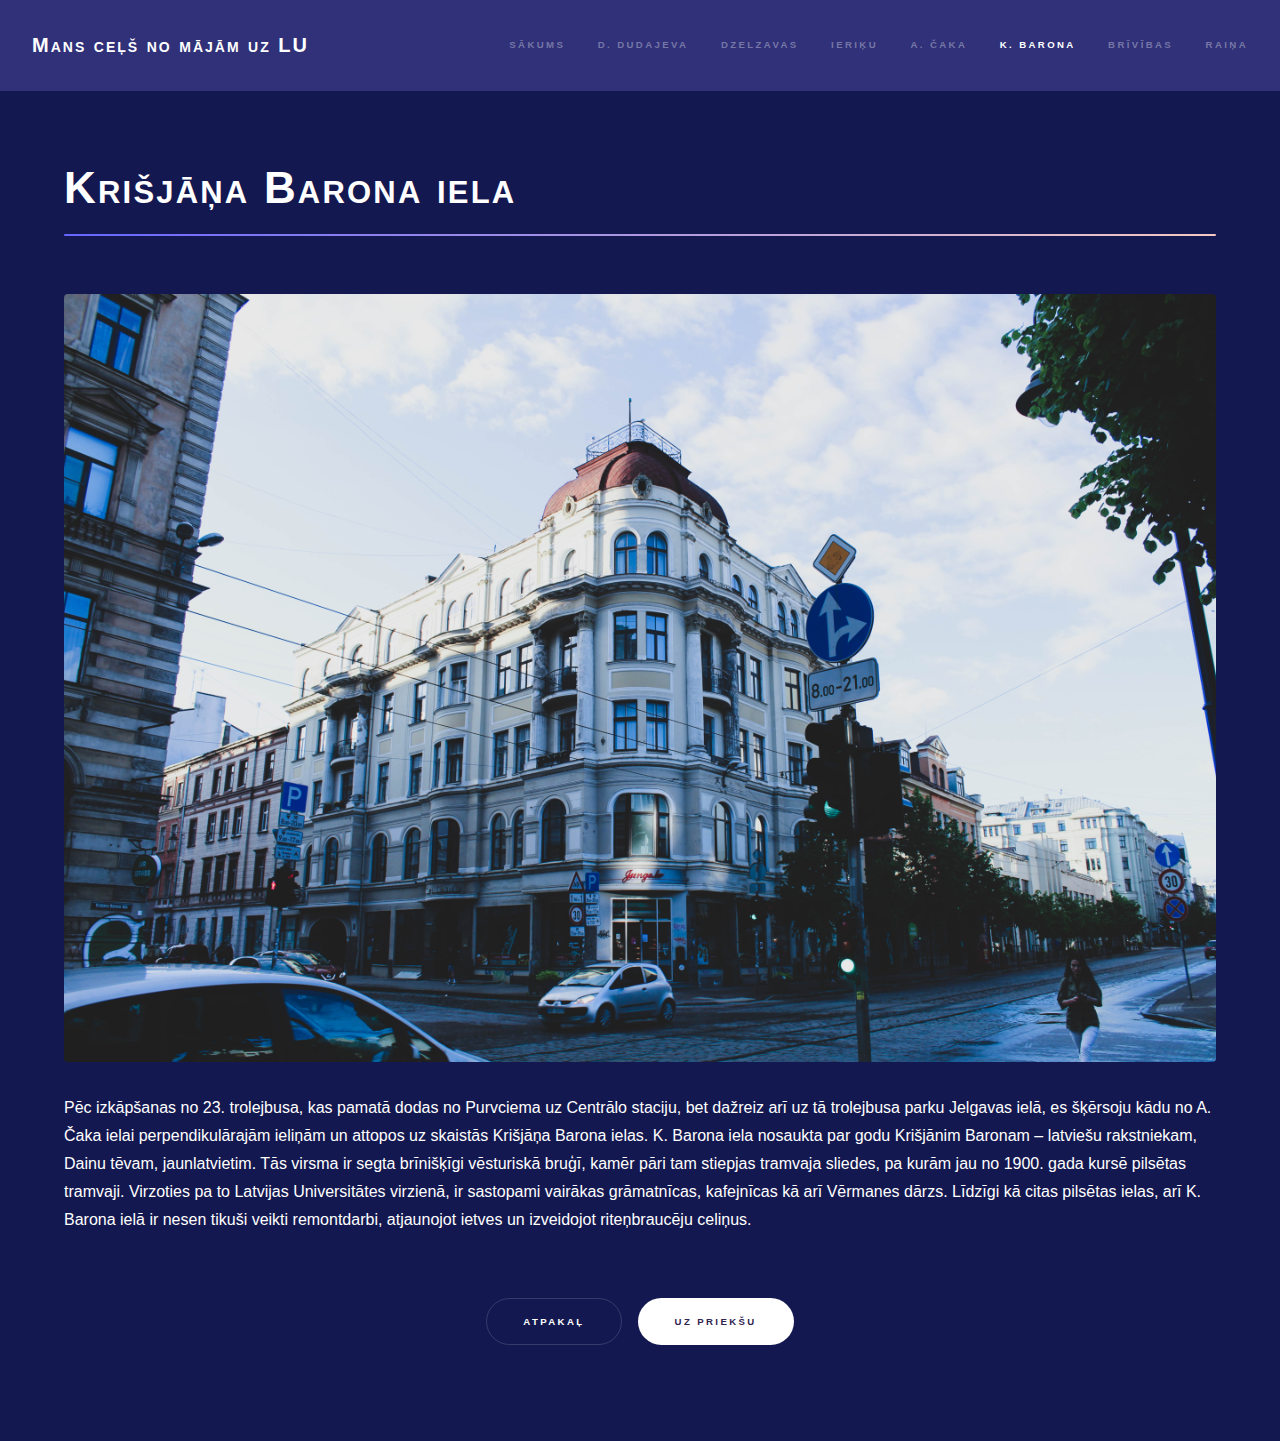
==== barona.html @ 5b05e824 "Uploaded latvian version of the site, changed intro to english" ====
<!DOCTYPE HTML>
<html>
	<head>
		<title>Mans ceļš – Margarita Šabaševa</title>
		<meta charset="utf-8" />
		<meta name="viewport" content="width=device-width, initial-scale=1, user-scalable=no" />
		<link rel="stylesheet" href="assets/css/main.css" />
		<noscript><link rel="stylesheet" href="assets/css/noscript.css" /></noscript>
	</head>
	<body class="is-preload">

		<!-- Header -->
			<header id="header">
				<a href="index.html" class="title">Mans ceļš no mājām uz LU</a>
				<nav>
					<ul>
						<li><a href="index.html">Sākums</a></li>
						<li><a href="dudajeva.html">D. Dudajeva</a></li>
						<li><a href="dzelzavas.html">Dzelzavas</a></li>
						<li><a href="ieriku.html">Ieriķu</a></li>
						<li><a href="caka.html">A. Čaka</a></li>
						<li><a href="barona.html" class="active">K. Barona</a></li>
						<li><a href="brivibas.html">Brīvības</a></li>
						<li><a href="raina.html">Raiņa</a></li>
					</ul>
				</nav>
			</header>

		<!-- Wrapper -->
			<div id="wrapper">

				<!-- Main -->
					<section id="main" class="wrapper">
						<div class="inner">
							<h1 class="major">Krišjāņa Barona iela</h1>
							<span class="image fit"><img src="images/barona.jpg" alt="" /></span>
							<p>Pēc izkāpšanas no 23. trolejbusa, kas pamatā dodas no Purvciema uz Centrālo staciju, bet dažreiz arī uz tā trolejbusa parku 
								Jelgavas ielā, es šķērsoju kādu no A. Čaka ielai perpendikulārajām ieliņām un attopos uz skaistās Krišjāņa Barona ielas. 
								K. Barona iela nosaukta par godu Krišjānim Baronam – latviešu rakstniekam, Dainu tēvam, jaunlatvietim. Tās virsma ir segta 
								brīnišķīgi vēsturiskā bruģī, kamēr pāri tam stiepjas tramvaja sliedes, pa kurām jau no 1900. gada kursē pilsētas tramvaji. 
								Virzoties pa to Latvijas Universitātes virzienā, ir sastopami vairākas grāmatnīcas, kafejnīcas kā arī Vērmanes dārzs. 
								Līdzīgi kā citas pilsētas ielas, arī K. Barona ielā ir nesen tikuši veikti remontdarbi, atjaunojot ietves un izveidojot riteņbraucēju celiņus.
							</p>
						</div>
					</section>
					<div class="center-button">
						<ul class="actions">
							<li><a href="caka.html" class="button">Atpakaļ</a></li>
							<li><a href="brivibas.html" class="button primary">Uz priekšu</a></li>
						</ul>
					</div>

			</div>

		<!-- Scripts -->
			<script src="assets/js/jquery.min.js"></script>
			<script src="assets/js/jquery.scrollex.min.js"></script>
			<script src="assets/js/jquery.scrolly.min.js"></script>
			<script src="assets/js/browser.min.js"></script>
			<script src="assets/js/breakpoints.min.js"></script>
			<script src="assets/js/util.js"></script>
			<script src="assets/js/main.js"></script>

	</body>
</html>
---- assets/css/main.css ----
@import url(fontawesome-all.min.css);

html, body, div, span, applet, object,
iframe, h1, h2, h3, h4, h5, h6, p, blockquote,
pre, a, abbr, acronym, address, big, cite,
code, del, dfn, em, img, ins, kbd, q, s, samp,
small, strike, strong, sub, sup, tt, var, b,
u, i, center, dl, dt, dd, ol, ul, li, fieldset,
form, label, legend, table, caption, tbody,
tfoot, thead, tr, th, td, article, aside,
canvas, details, embed, figure, figcaption,
footer, header, hgroup, menu, nav, output, ruby,
section, summary, time, mark, audio, video {
	margin: 0;
	padding: 0;
	border: 0;
	font-size: 100%;
	font: inherit;
	vertical-align: baseline;}

article, aside, details, figcaption, figure,
footer, header, hgroup, menu, nav, section {
	display: block;}

body {
	line-height: 1;
}

ol, ul {
	list-style: none;
}

blockquote, q {
	quotes: none;
}

	blockquote:before, blockquote:after, q:before, q:after {
		content: '';
		content: none;
	}

table {
	border-collapse: collapse;
	border-spacing: 0;
}

body {
	-webkit-text-size-adjust: none;
}

mark {
	background-color: transparent;
	color: inherit;
}

input::-moz-focus-inner {
	border: 0;
	padding: 0;
}

input, select, textarea {
	-moz-appearance: none;
	-webkit-appearance: none;
	-ms-appearance: none;
	appearance: none;
}

/* Basic */

	@-ms-viewport {
		width: device-width;
	}

	body {
		-ms-overflow-style: scrollbar;
	}

	@media screen and (max-width: 480px) {

		html, body {
			min-width: 320px;
		}

	}

	html {
		box-sizing: border-box;
	}

	*, *:before, *:after {
		box-sizing: inherit;
	}

	body {
		background: #141850;
	}

		body.is-preload *, body.is-preload *:before, body.is-preload *:after {
			-moz-animation: none !important;
			-webkit-animation: none !important;
			-ms-animation: none !important;
			animation: none !important;
			-moz-transition: none !important;
			-webkit-transition: none !important;
			-ms-transition: none !important;
			transition: none !important;
		}

/* Type */

	body, input, select, textarea {
		color: rgba(255, 255, 255, 255);
		font-family: Arial, Helvetica, sans-serif;
		font-size: 16.5pt;
		font-weight: normal;
		line-height: 1.75;
	}

		@media screen and (max-width: 1680px) {

			body, input, select, textarea {
				font-size: 13pt;
			}

		}

		@media screen and (max-width: 1280px) {

			body, input, select, textarea {
				font-size: 12pt;
			}

		}

		@media screen and (max-width: 360px) {

			body, input, select, textarea {
				font-size: 11pt;
			}

		}

	a {
		-moz-transition: color 0.2s ease, border-bottom-color 0.2s ease;
		-webkit-transition: color 0.2s ease, border-bottom-color 0.2s ease;
		-ms-transition: color 0.2s ease, border-bottom-color 0.2s ease;
		transition: color 0.2s ease, border-bottom-color 0.2s ease;
		border-bottom: dotted 1px rgba(255, 255, 255, 0.35);
		color: inherit;
		text-decoration: none;
	}

		a:hover {
			border-bottom-color: transparent;
			color: #ffffff;
		}

	strong, b {
		color: #ffffff;
		font-weight: bold;
	}

	em, i {
		font-style: italic;
	}

	p {
		margin: 0 0 2em 0;
	}

	h1, h2, h3, h4, h5, h6 {
		color: #ffffff;
		font-weight: bold;
		line-height: 1.5;
		margin: 0 0 0.5em 0;
	}

		h1 a, h2 a, h3 a, h4 a, h5 a, h6 a {
			color: inherit;
			text-decoration: none;
		}

	h1 {
		font-size: 2.75em;
		letter-spacing: 0.05em;
		font-variant: small-caps;
	}

		h1.major {
			margin: 0 0 1.3em 0;
			position: relative;
			padding-bottom: 0.35em;
		}

			h1.major:after {
				background-image: -moz-linear-gradient(to right, #6666ff, #f5cac2);
				background-image: -webkit-linear-gradient(to right, #6666ff, #f5cac2);
				background-image: -ms-linear-gradient(to right, #6666ff, #f5cac2);
				background-image: linear-gradient(to right, #6666ff, #f5cac2);
				-moz-transition: max-width 0.2s ease;
				-webkit-transition: max-width 0.2s ease;
				-ms-transition: max-width 0.2s ease;
				transition: max-width 0.2s ease;
				border-radius: 0.2em;
				bottom: 0;
				content: '';
				height: 0.05em;
				position: absolute;
				right: 0;
				width: 100%;
			}

	h2 {
		font-size: 1.75em;
	}

	h3 {
		font-size: 1.1em;
	}

	h4 {
		font-size: 1em;
	}

	h5 {
		font-size: 0.8em;
	}

	h6 {
		font-size: 0.6em;
	}

	@media screen and (max-width: 736px) {

		h1 {
			font-size: 2em;
		}

		h2 {
			font-size: 1.25em;
		}

		h3 {
			font-size: 1em;
		}

		h4 {
			font-size: 0.8em;
		}

		h5 {
			font-size: 0.6em;
		}

		h6 {
			font-size: 0.6em;
		}

	}

	sub {
		font-size: 0.8em;
		position: relative;
		top: 0.5em;
	}

	sup {
		font-size: 0.8em;
		position: relative;
		top: -0.5em;
	}

	blockquote {
		border-left: solid 4px rgba(255, 255, 255, 0.15);
		font-style: italic;
		margin: 0 0 2em 0;
		padding: 0.5em 0 0.5em 2em;
	}

	code {
		background: rgba(255, 255, 255, 0.05);
		border-radius: 0.25em;
		border: solid 1px rgba(255, 255, 255, 0.15);
		font-family: "Courier New", monospace;
		font-size: 0.9em;
		margin: 0 0.25em;
		padding: 0.25em 0.65em;
	}

	pre {
		-webkit-overflow-scrolling: touch;
		font-family: "Courier New", monospace;
		font-size: 0.9em;
		margin: 0 0 2em 0;
	}

		pre code {
			display: block;
			line-height: 1.75em;
			padding: 1em 1.5em;
			overflow-x: auto;
		}

	hr {
		border: 0;
		border-bottom: solid 1px rgba(255, 255, 255, 0.15);
		margin: 2em 0;
	}

		hr.major {
			margin: 3em 0;
		}

	.align-left {
		text-align: left;
	}

	.align-center {
		text-align: center;
	}

	.align-right {
		text-align: right;
	}

/* Row */

	.row {
		display: flex;
		flex-wrap: wrap;
		box-sizing: border-box;
		align-items: stretch;
	}

		.row > * {
			box-sizing: border-box;
		}

		.row.gtr-uniform > * > :last-child {
			margin-bottom: 0;
		}

		.row.aln-left {
			justify-content: flex-start;
		}

		.row.aln-center {
			justify-content: center;
		}

		.row.aln-right {
			justify-content: flex-end;
		}

		.row.aln-top {
			align-items: flex-start;
		}

		.row.aln-middle {
			align-items: center;
		}

		.row.aln-bottom {
			align-items: flex-end;
		}

		.row > .imp {
			order: -1;
		}

		.row > .col-1 {
			width: 8.33333%;
		}

		.row > .off-1 {
			margin-left: 8.33333%;
		}

		.row > .col-2 {
			width: 16.66667%;
		}

		.row > .off-2 {
			margin-left: 16.66667%;
		}

		.row > .col-3 {
			width: 25%;
		}

		.row > .off-3 {
			margin-left: 25%;
		}

		.row > .col-4 {
			width: 33.33333%;
		}

		.row > .off-4 {
			margin-left: 33.33333%;
		}

		.row > .col-5 {
			width: 41.66667%;
		}

		.row > .off-5 {
			margin-left: 41.66667%;
		}

		.row > .col-6 {
			width: 50%;
		}

		.row > .off-6 {
			margin-left: 50%;
		}

		.row > .col-7 {
			width: 58.33333%;
		}

		.row > .off-7 {
			margin-left: 58.33333%;
		}

		.row > .col-8 {
			width: 66.66667%;
		}

		.row > .off-8 {
			margin-left: 66.66667%;
		}

		.row > .col-9 {
			width: 75%;
		}

		.row > .off-9 {
			margin-left: 75%;
		}

		.row > .col-10 {
			width: 83.33333%;
		}

		.row > .off-10 {
			margin-left: 83.33333%;
		}

		.row > .col-11 {
			width: 91.66667%;
		}

		.row > .off-11 {
			margin-left: 91.66667%;
		}

		.row > .col-12 {
			width: 100%;
		}

		.row > .off-12 {
			margin-left: 100%;
		}

		.row.gtr-0 {
			margin-top: 0;
			margin-left: 0em;
		}

			.row.gtr-0 > * {
				padding: 0 0 0 0em;
			}

			.row.gtr-0.gtr-uniform {
				margin-top: 0em;
			}

				.row.gtr-0.gtr-uniform > * {
					padding-top: 0em;
				}

		.row.gtr-25 {
			margin-top: 0;
			margin-left: -0.375em;
		}

			.row.gtr-25 > * {
				padding: 0 0 0 0.375em;
			}

			.row.gtr-25.gtr-uniform {
				margin-top: -0.375em;
			}

				.row.gtr-25.gtr-uniform > * {
					padding-top: 0.375em;
				}

		.row.gtr-50 {
			margin-top: 0;
			margin-left: -0.75em;
		}

			.row.gtr-50 > * {
				padding: 0 0 0 0.75em;
			}

			.row.gtr-50.gtr-uniform {
				margin-top: -0.75em;
			}

				.row.gtr-50.gtr-uniform > * {
					padding-top: 0.75em;
				}

		.row {
			margin-top: 0;
			margin-left: -1.5em;
		}

			.row > * {
				padding: 0 0 0 1.5em;
			}

			.row.gtr-uniform {
				margin-top: -1.5em;
			}

				.row.gtr-uniform > * {
					padding-top: 1.5em;
				}

		.row.gtr-150 {
			margin-top: 0;
			margin-left: -2.25em;
		}

			.row.gtr-150 > * {
				padding: 0 0 0 2.25em;
			}

			.row.gtr-150.gtr-uniform {
				margin-top: -2.25em;
			}

				.row.gtr-150.gtr-uniform > * {
					padding-top: 2.25em;
				}

		.row.gtr-200 {
			margin-top: 0;
			margin-left: -3em;
		}

			.row.gtr-200 > * {
				padding: 0 0 0 3em;
			}

			.row.gtr-200.gtr-uniform {
				margin-top: -3em;
			}

				.row.gtr-200.gtr-uniform > * {
					padding-top: 3em;
				}

		@media screen and (max-width: 1680px) {

			.row {
				display: flex;
				flex-wrap: wrap;
				box-sizing: border-box;
				align-items: stretch;
			}

				.row > * {
					box-sizing: border-box;
				}

				.row.gtr-uniform > * > :last-child {
					margin-bottom: 0;
				}

				.row.aln-left {
					justify-content: flex-start;
				}

				.row.aln-center {
					justify-content: center;
				}

				.row.aln-right {
					justify-content: flex-end;
				}

				.row.aln-top {
					align-items: flex-start;
				}

				.row.aln-middle {
					align-items: center;
				}

				.row.aln-bottom {
					align-items: flex-end;
				}

				.row > .imp-xlarge {
					order: -1;
				}

				.row > .col-1-xlarge {
					width: 8.33333%;
				}

				.row > .off-1-xlarge {
					margin-left: 8.33333%;
				}

				.row > .col-2-xlarge {
					width: 16.66667%;
				}

				.row > .off-2-xlarge {
					margin-left: 16.66667%;
				}

				.row > .col-3-xlarge {
					width: 25%;
				}

				.row > .off-3-xlarge {
					margin-left: 25%;
				}

				.row > .col-4-xlarge {
					width: 33.33333%;
				}

				.row > .off-4-xlarge {
					margin-left: 33.33333%;
				}

				.row > .col-5-xlarge {
					width: 41.66667%;
				}

				.row > .off-5-xlarge {
					margin-left: 41.66667%;
				}

				.row > .col-6-xlarge {
					width: 50%;
				}

				.row > .off-6-xlarge {
					margin-left: 50%;
				}

				.row > .col-7-xlarge {
					width: 58.33333%;
				}

				.row > .off-7-xlarge {
					margin-left: 58.33333%;
				}

				.row > .col-8-xlarge {
					width: 66.66667%;
				}

				.row > .off-8-xlarge {
					margin-left: 66.66667%;
				}

				.row > .col-9-xlarge {
					width: 75%;
				}

				.row > .off-9-xlarge {
					margin-left: 75%;
				}

				.row > .col-10-xlarge {
					width: 83.33333%;
				}

				.row > .off-10-xlarge {
					margin-left: 83.33333%;
				}

				.row > .col-11-xlarge {
					width: 91.66667%;
				}

				.row > .off-11-xlarge {
					margin-left: 91.66667%;
				}

				.row > .col-12-xlarge {
					width: 100%;
				}

				.row > .off-12-xlarge {
					margin-left: 100%;
				}

				.row.gtr-0 {
					margin-top: 0;
					margin-left: 0em;
				}

					.row.gtr-0 > * {
						padding: 0 0 0 0em;
					}

					.row.gtr-0.gtr-uniform {
						margin-top: 0em;
					}

						.row.gtr-0.gtr-uniform > * {
							padding-top: 0em;
						}

				.row.gtr-25 {
					margin-top: 0;
					margin-left: -0.375em;
				}

					.row.gtr-25 > * {
						padding: 0 0 0 0.375em;
					}

					.row.gtr-25.gtr-uniform {
						margin-top: -0.375em;
					}

						.row.gtr-25.gtr-uniform > * {
							padding-top: 0.375em;
						}

				.row.gtr-50 {
					margin-top: 0;
					margin-left: -0.75em;
				}

					.row.gtr-50 > * {
						padding: 0 0 0 0.75em;
					}

					.row.gtr-50.gtr-uniform {
						margin-top: -0.75em;
					}

						.row.gtr-50.gtr-uniform > * {
							padding-top: 0.75em;
						}

				.row {
					margin-top: 0;
					margin-left: -1.5em;
				}

					.row > * {
						padding: 0 0 0 1.5em;
					}

					.row.gtr-uniform {
						margin-top: -1.5em;
					}

						.row.gtr-uniform > * {
							padding-top: 1.5em;
						}

				.row.gtr-150 {
					margin-top: 0;
					margin-left: -2.25em;
				}

					.row.gtr-150 > * {
						padding: 0 0 0 2.25em;
					}

					.row.gtr-150.gtr-uniform {
						margin-top: -2.25em;
					}

						.row.gtr-150.gtr-uniform > * {
							padding-top: 2.25em;
						}

				.row.gtr-200 {
					margin-top: 0;
					margin-left: -3em;
				}

					.row.gtr-200 > * {
						padding: 0 0 0 3em;
					}

					.row.gtr-200.gtr-uniform {
						margin-top: -3em;
					}

						.row.gtr-200.gtr-uniform > * {
							padding-top: 3em;
						}

		}

		@media screen and (max-width: 1280px) {

			.row {
				display: flex;
				flex-wrap: wrap;
				box-sizing: border-box;
				align-items: stretch;
			}

				.row > * {
					box-sizing: border-box;
				}

				.row.gtr-uniform > * > :last-child {
					margin-bottom: 0;
				}

				.row.aln-left {
					justify-content: flex-start;
				}

				.row.aln-center {
					justify-content: center;
				}

				.row.aln-right {
					justify-content: flex-end;
				}

				.row.aln-top {
					align-items: flex-start;
				}

				.row.aln-middle {
					align-items: center;
				}

				.row.aln-bottom {
					align-items: flex-end;
				}

				.row > .imp-large {
					order: -1;
				}

				.row > .col-1-large {
					width: 8.33333%;
				}

				.row > .off-1-large {
					margin-left: 8.33333%;
				}

				.row > .col-2-large {
					width: 16.66667%;
				}

				.row > .off-2-large {
					margin-left: 16.66667%;
				}

				.row > .col-3-large {
					width: 25%;
				}

				.row > .off-3-large {
					margin-left: 25%;
				}

				.row > .col-4-large {
					width: 33.33333%;
				}

				.row > .off-4-large {
					margin-left: 33.33333%;
				}

				.row > .col-5-large {
					width: 41.66667%;
				}

				.row > .off-5-large {
					margin-left: 41.66667%;
				}

				.row > .col-6-large {
					width: 50%;
				}

				.row > .off-6-large {
					margin-left: 50%;
				}

				.row > .col-7-large {
					width: 58.33333%;
				}

				.row > .off-7-large {
					margin-left: 58.33333%;
				}

				.row > .col-8-large {
					width: 66.66667%;
				}

				.row > .off-8-large {
					margin-left: 66.66667%;
				}

				.row > .col-9-large {
					width: 75%;
				}

				.row > .off-9-large {
					margin-left: 75%;
				}

				.row > .col-10-large {
					width: 83.33333%;
				}

				.row > .off-10-large {
					margin-left: 83.33333%;
				}

				.row > .col-11-large {
					width: 91.66667%;
				}

				.row > .off-11-large {
					margin-left: 91.66667%;
				}

				.row > .col-12-large {
					width: 100%;
				}

				.row > .off-12-large {
					margin-left: 100%;
				}

				.row.gtr-0 {
					margin-top: 0;
					margin-left: 0em;
				}

					.row.gtr-0 > * {
						padding: 0 0 0 0em;
					}

					.row.gtr-0.gtr-uniform {
						margin-top: 0em;
					}

						.row.gtr-0.gtr-uniform > * {
							padding-top: 0em;
						}

				.row.gtr-25 {
					margin-top: 0;
					margin-left: -0.375em;
				}

					.row.gtr-25 > * {
						padding: 0 0 0 0.375em;
					}

					.row.gtr-25.gtr-uniform {
						margin-top: -0.375em;
					}

						.row.gtr-25.gtr-uniform > * {
							padding-top: 0.375em;
						}

				.row.gtr-50 {
					margin-top: 0;
					margin-left: -0.75em;
				}

					.row.gtr-50 > * {
						padding: 0 0 0 0.75em;
					}

					.row.gtr-50.gtr-uniform {
						margin-top: -0.75em;
					}

						.row.gtr-50.gtr-uniform > * {
							padding-top: 0.75em;
						}

				.row {
					margin-top: 0;
					margin-left: -1.5em;
				}

					.row > * {
						padding: 0 0 0 1.5em;
					}

					.row.gtr-uniform {
						margin-top: -1.5em;
					}

						.row.gtr-uniform > * {
							padding-top: 1.5em;
						}

				.row.gtr-150 {
					margin-top: 0;
					margin-left: -2.25em;
				}

					.row.gtr-150 > * {
						padding: 0 0 0 2.25em;
					}

					.row.gtr-150.gtr-uniform {
						margin-top: -2.25em;
					}

						.row.gtr-150.gtr-uniform > * {
							padding-top: 2.25em;
						}

				.row.gtr-200 {
					margin-top: 0;
					margin-left: -3em;
				}

					.row.gtr-200 > * {
						padding: 0 0 0 3em;
					}

					.row.gtr-200.gtr-uniform {
						margin-top: -3em;
					}

						.row.gtr-200.gtr-uniform > * {
							padding-top: 3em;
						}

		}

		@media screen and (max-width: 980px) {

			.row {
				display: flex;
				flex-wrap: wrap;
				box-sizing: border-box;
				align-items: stretch;
			}

				.row > * {
					box-sizing: border-box;
				}

				.row.gtr-uniform > * > :last-child {
					margin-bottom: 0;
				}

				.row.aln-left {
					justify-content: flex-start;
				}

				.row.aln-center {
					justify-content: center;
				}

				.row.aln-right {
					justify-content: flex-end;
				}

				.row.aln-top {
					align-items: flex-start;
				}

				.row.aln-middle {
					align-items: center;
				}

				.row.aln-bottom {
					align-items: flex-end;
				}

				.row > .imp-medium {
					order: -1;
				}

				.row > .col-1-medium {
					width: 8.33333%;
				}

				.row > .off-1-medium {
					margin-left: 8.33333%;
				}

				.row > .col-2-medium {
					width: 16.66667%;
				}

				.row > .off-2-medium {
					margin-left: 16.66667%;
				}

				.row > .col-3-medium {
					width: 25%;
				}

				.row > .off-3-medium {
					margin-left: 25%;
				}

				.row > .col-4-medium {
					width: 33.33333%;
				}

				.row > .off-4-medium {
					margin-left: 33.33333%;
				}

				.row > .col-5-medium {
					width: 41.66667%;
				}

				.row > .off-5-medium {
					margin-left: 41.66667%;
				}

				.row > .col-6-medium {
					width: 50%;
				}

				.row > .off-6-medium {
					margin-left: 50%;
				}

				.row > .col-7-medium {
					width: 58.33333%;
				}

				.row > .off-7-medium {
					margin-left: 58.33333%;
				}

				.row > .col-8-medium {
					width: 66.66667%;
				}

				.row > .off-8-medium {
					margin-left: 66.66667%;
				}

				.row > .col-9-medium {
					width: 75%;
				}

				.row > .off-9-medium {
					margin-left: 75%;
				}

				.row > .col-10-medium {
					width: 83.33333%;
				}

				.row > .off-10-medium {
					margin-left: 83.33333%;
				}

				.row > .col-11-medium {
					width: 91.66667%;
				}

				.row > .off-11-medium {
					margin-left: 91.66667%;
				}

				.row > .col-12-medium {
					width: 100%;
				}

				.row > .off-12-medium {
					margin-left: 100%;
				}

				.row.gtr-0 {
					margin-top: 0;
					margin-left: 0em;
				}

					.row.gtr-0 > * {
						padding: 0 0 0 0em;
					}

					.row.gtr-0.gtr-uniform {
						margin-top: 0em;
					}

						.row.gtr-0.gtr-uniform > * {
							padding-top: 0em;
						}

				.row.gtr-25 {
					margin-top: 0;
					margin-left: -0.375em;
				}

					.row.gtr-25 > * {
						padding: 0 0 0 0.375em;
					}

					.row.gtr-25.gtr-uniform {
						margin-top: -0.375em;
					}

						.row.gtr-25.gtr-uniform > * {
							padding-top: 0.375em;
						}

				.row.gtr-50 {
					margin-top: 0;
					margin-left: -0.75em;
				}

					.row.gtr-50 > * {
						padding: 0 0 0 0.75em;
					}

					.row.gtr-50.gtr-uniform {
						margin-top: -0.75em;
					}

						.row.gtr-50.gtr-uniform > * {
							padding-top: 0.75em;
						}

				.row {
					margin-top: 0;
					margin-left: -1.5em;
				}

					.row > * {
						padding: 0 0 0 1.5em;
					}

					.row.gtr-uniform {
						margin-top: -1.5em;
					}

						.row.gtr-uniform > * {
							padding-top: 1.5em;
						}

				.row.gtr-150 {
					margin-top: 0;
					margin-left: -2.25em;
				}

					.row.gtr-150 > * {
						padding: 0 0 0 2.25em;
					}

					.row.gtr-150.gtr-uniform {
						margin-top: -2.25em;
					}

						.row.gtr-150.gtr-uniform > * {
							padding-top: 2.25em;
						}

				.row.gtr-200 {
					margin-top: 0;
					margin-left: -3em;
				}

					.row.gtr-200 > * {
						padding: 0 0 0 3em;
					}

					.row.gtr-200.gtr-uniform {
						margin-top: -3em;
					}

						.row.gtr-200.gtr-uniform > * {
							padding-top: 3em;
						}

		}

		@media screen and (max-width: 736px) {

			.row {
				display: flex;
				flex-wrap: wrap;
				box-sizing: border-box;
				align-items: stretch;
			}

				.row > * {
					box-sizing: border-box;
				}

				.row.gtr-uniform > * > :last-child {
					margin-bottom: 0;
				}

				.row.aln-left {
					justify-content: flex-start;
				}

				.row.aln-center {
					justify-content: center;
				}

				.row.aln-right {
					justify-content: flex-end;
				}

				.row.aln-top {
					align-items: flex-start;
				}

				.row.aln-middle {
					align-items: center;
				}

				.row.aln-bottom {
					align-items: flex-end;
				}

				.row > .imp-small {
					order: -1;
				}

				.row > .col-1-small {
					width: 8.33333%;
				}

				.row > .off-1-small {
					margin-left: 8.33333%;
				}

				.row > .col-2-small {
					width: 16.66667%;
				}

				.row > .off-2-small {
					margin-left: 16.66667%;
				}

				.row > .col-3-small {
					width: 25%;
				}

				.row > .off-3-small {
					margin-left: 25%;
				}

				.row > .col-4-small {
					width: 33.33333%;
				}

				.row > .off-4-small {
					margin-left: 33.33333%;
				}

				.row > .col-5-small {
					width: 41.66667%;
				}

				.row > .off-5-small {
					margin-left: 41.66667%;
				}

				.row > .col-6-small {
					width: 50%;
				}

				.row > .off-6-small {
					margin-left: 50%;
				}

				.row > .col-7-small {
					width: 58.33333%;
				}

				.row > .off-7-small {
					margin-left: 58.33333%;
				}

				.row > .col-8-small {
					width: 66.66667%;
				}

				.row > .off-8-small {
					margin-left: 66.66667%;
				}

				.row > .col-9-small {
					width: 75%;
				}

				.row > .off-9-small {
					margin-left: 75%;
				}

				.row > .col-10-small {
					width: 83.33333%;
				}

				.row > .off-10-small {
					margin-left: 83.33333%;
				}

				.row > .col-11-small {
					width: 91.66667%;
				}

				.row > .off-11-small {
					margin-left: 91.66667%;
				}

				.row > .col-12-small {
					width: 100%;
				}

				.row > .off-12-small {
					margin-left: 100%;
				}

				.row.gtr-0 {
					margin-top: 0;
					margin-left: 0em;
				}

					.row.gtr-0 > * {
						padding: 0 0 0 0em;
					}

					.row.gtr-0.gtr-uniform {
						margin-top: 0em;
					}

						.row.gtr-0.gtr-uniform > * {
							padding-top: 0em;
						}

				.row.gtr-25 {
					margin-top: 0;
					margin-left: -0.375em;
				}

					.row.gtr-25 > * {
						padding: 0 0 0 0.375em;
					}

					.row.gtr-25.gtr-uniform {
						margin-top: -0.375em;
					}

						.row.gtr-25.gtr-uniform > * {
							padding-top: 0.375em;
						}

				.row.gtr-50 {
					margin-top: 0;
					margin-left: -0.75em;
				}

					.row.gtr-50 > * {
						padding: 0 0 0 0.75em;
					}

					.row.gtr-50.gtr-uniform {
						margin-top: -0.75em;
					}

						.row.gtr-50.gtr-uniform > * {
							padding-top: 0.75em;
						}

				.row {
					margin-top: 0;
					margin-left: -1.5em;
				}

					.row > * {
						padding: 0 0 0 1.5em;
					}

					.row.gtr-uniform {
						margin-top: -1.5em;
					}

						.row.gtr-uniform > * {
							padding-top: 1.5em;
						}

				.row.gtr-150 {
					margin-top: 0;
					margin-left: -2.25em;
				}

					.row.gtr-150 > * {
						padding: 0 0 0 2.25em;
					}

					.row.gtr-150.gtr-uniform {
						margin-top: -2.25em;
					}

						.row.gtr-150.gtr-uniform > * {
							padding-top: 2.25em;
						}

				.row.gtr-200 {
					margin-top: 0;
					margin-left: -3em;
				}

					.row.gtr-200 > * {
						padding: 0 0 0 3em;
					}

					.row.gtr-200.gtr-uniform {
						margin-top: -3em;
					}

						.row.gtr-200.gtr-uniform > * {
							padding-top: 3em;
						}

		}

		@media screen and (max-width: 480px) {

			.row {
				display: flex;
				flex-wrap: wrap;
				box-sizing: border-box;
				align-items: stretch;
			}

				.row > * {
					box-sizing: border-box;
				}

				.row.gtr-uniform > * > :last-child {
					margin-bottom: 0;
				}

				.row.aln-left {
					justify-content: flex-start;
				}

				.row.aln-center {
					justify-content: center;
				}

				.row.aln-right {
					justify-content: flex-end;
				}

				.row.aln-top {
					align-items: flex-start;
				}

				.row.aln-middle {
					align-items: center;
				}

				.row.aln-bottom {
					align-items: flex-end;
				}

				.row > .imp-xsmall {
					order: -1;
				}

				.row > .col-1-xsmall {
					width: 8.33333%;
				}

				.row > .off-1-xsmall {
					margin-left: 8.33333%;
				}

				.row > .col-2-xsmall {
					width: 16.66667%;
				}

				.row > .off-2-xsmall {
					margin-left: 16.66667%;
				}

				.row > .col-3-xsmall {
					width: 25%;
				}

				.row > .off-3-xsmall {
					margin-left: 25%;
				}

				.row > .col-4-xsmall {
					width: 33.33333%;
				}

				.row > .off-4-xsmall {
					margin-left: 33.33333%;
				}

				.row > .col-5-xsmall {
					width: 41.66667%;
				}

				.row > .off-5-xsmall {
					margin-left: 41.66667%;
				}

				.row > .col-6-xsmall {
					width: 50%;
				}

				.row > .off-6-xsmall {
					margin-left: 50%;
				}

				.row > .col-7-xsmall {
					width: 58.33333%;
				}

				.row > .off-7-xsmall {
					margin-left: 58.33333%;
				}

				.row > .col-8-xsmall {
					width: 66.66667%;
				}

				.row > .off-8-xsmall {
					margin-left: 66.66667%;
				}

				.row > .col-9-xsmall {
					width: 75%;
				}

				.row > .off-9-xsmall {
					margin-left: 75%;
				}

				.row > .col-10-xsmall {
					width: 83.33333%;
				}

				.row > .off-10-xsmall {
					margin-left: 83.33333%;
				}

				.row > .col-11-xsmall {
					width: 91.66667%;
				}

				.row > .off-11-xsmall {
					margin-left: 91.66667%;
				}

				.row > .col-12-xsmall {
					width: 100%;
				}

				.row > .off-12-xsmall {
					margin-left: 100%;
				}

				.row.gtr-0 {
					margin-top: 0;
					margin-left: 0em;
				}

					.row.gtr-0 > * {
						padding: 0 0 0 0em;
					}

					.row.gtr-0.gtr-uniform {
						margin-top: 0em;
					}

						.row.gtr-0.gtr-uniform > * {
							padding-top: 0em;
						}

				.row.gtr-25 {
					margin-top: 0;
					margin-left: -0.375em;
				}

					.row.gtr-25 > * {
						padding: 0 0 0 0.375em;
					}

					.row.gtr-25.gtr-uniform {
						margin-top: -0.375em;
					}

						.row.gtr-25.gtr-uniform > * {
							padding-top: 0.375em;
						}

				.row.gtr-50 {
					margin-top: 0;
					margin-left: -0.75em;
				}

					.row.gtr-50 > * {
						padding: 0 0 0 0.75em;
					}

					.row.gtr-50.gtr-uniform {
						margin-top: -0.75em;
					}

						.row.gtr-50.gtr-uniform > * {
							padding-top: 0.75em;
						}

				.row {
					margin-top: 0;
					margin-left: -1.5em;
				}

					.row > * {
						padding: 0 0 0 1.5em;
					}

					.row.gtr-uniform {
						margin-top: -1.5em;
					}

						.row.gtr-uniform > * {
							padding-top: 1.5em;
						}

				.row.gtr-150 {
					margin-top: 0;
					margin-left: -2.25em;
				}

					.row.gtr-150 > * {
						padding: 0 0 0 2.25em;
					}

					.row.gtr-150.gtr-uniform {
						margin-top: -2.25em;
					}

						.row.gtr-150.gtr-uniform > * {
							padding-top: 2.25em;
						}

				.row.gtr-200 {
					margin-top: 0;
					margin-left: -3em;
				}

					.row.gtr-200 > * {
						padding: 0 0 0 3em;
					}

					.row.gtr-200.gtr-uniform {
						margin-top: -3em;
					}

						.row.gtr-200.gtr-uniform > * {
							padding-top: 3em;
						}

		}

/* Box */

	.box {
		border-radius: 0.25em;
		border: solid 1px rgba(255, 255, 255, 0.15);
		margin-bottom: 2em;
		padding: 1.5em;
	}

		.box > :last-child,
		.box > :last-child > :last-child,
		.box > :last-child > :last-child > :last-child {
			margin-bottom: 0;
		}

		.box.alt {
			border: 0;
			border-radius: 0;
			padding: 0;
		}

/* Button */

	input[type="submit"],
	input[type="reset"],
	input[type="button"],
	button,
	.button {
		-moz-appearance: none;
		-webkit-appearance: none;
		-ms-appearance: none;
		appearance: none;
		-moz-transition: border-color 0.2s ease;
		-webkit-transition: border-color 0.2s ease;
		-ms-transition: border-color 0.2s ease;
		transition: border-color 0.2s ease;
		background-color: transparent;
		border: solid 1px !important;
		border-color: rgba(255, 255, 255, 0.15) !important;
		border-radius: 3em;
		color: #ffffff !important;
		cursor: pointer;
		display: inline-block;
		font-size: 0.6em;
		font-weight: bold;
		height: calc(4.75em + 2px);
		letter-spacing: 0.25em;
		line-height: 4.75em;
		outline: 0;
		padding: 0 3.75em;
		position: relative;
		text-align: center;
		text-decoration: none;
		text-transform: uppercase;
		white-space: nowrap;
	}

		input[type="submit"]:after,
		input[type="reset"]:after,
		input[type="button"]:after,
		button:after,
		.button:after {
			-moz-transform: scale(0.25);
			-webkit-transform: scale(0.25);
			-ms-transform: scale(0.25);
			transform: scale(0.25);
			pointer-events: none;
			-moz-transition: opacity 0.2s ease, -moz-transform 0.2s ease;
			-webkit-transition: opacity 0.2s ease, -webkit-transform 0.2s ease;
			-ms-transition: opacity 0.2s ease, -ms-transform 0.2s ease;
			transition: opacity 0.2s ease, transform 0.2s ease;
			background: #ffffff;
			border-radius: 3em;
			content: '';
			height: 100%;
			left: 0;
			opacity: 0;
			position: absolute;
			top: 0;
			width: 100%;
		}

		input[type="submit"].icon:before,
		input[type="reset"].icon:before,
		input[type="button"].icon:before,
		button.icon:before,
		.button.icon:before {
			margin-right: 0.75em;
		}

		input[type="submit"].fit,
		input[type="reset"].fit,
		input[type="button"].fit,
		button.fit,
		.button.fit {
			width: 100%;
		}

		input[type="submit"].small,
		input[type="reset"].small,
		input[type="button"].small,
		button.small,
		.button.small {
			font-size: 0.4em;
		}

		input[type="submit"].large,
		input[type="reset"].large,
		input[type="button"].large,
		button.large,
		.button.large {
			font-size: 0.8em;
		}

		input[type="submit"].primary,
		input[type="reset"].primary,
		input[type="button"].primary,
		button.primary,
		.button.primary {
			background-color: #ffffff;
			color: #312450 !important;
		}

			input[type="submit"].primary:after,
			input[type="reset"].primary:after,
			input[type="button"].primary:after,
			button.primary:after,
			.button.primary:after {
				display: none;
			}

		input[type="submit"].disabled, input[type="submit"]:disabled,
		input[type="reset"].disabled,
		input[type="reset"]:disabled,
		input[type="button"].disabled,
		input[type="button"]:disabled,
		button.disabled,
		button:disabled,
		.button.disabled,
		.button:disabled {
			cursor: default;
			opacity: 0.5;
			pointer-events: none;
		}

		input[type="submit"]:hover,
		input[type="reset"]:hover,
		input[type="button"]:hover,
		button:hover,
		.button:hover {
			border-color: rgba(255, 255, 255, 0.55) !important;
		}

			input[type="submit"]:hover:after,
			input[type="reset"]:hover:after,
			input[type="button"]:hover:after,
			button:hover:after,
			.button:hover:after {
				opacity: 0.05;
				-moz-transform: scale(1);
				-webkit-transform: scale(1);
				-ms-transform: scale(1);
				transform: scale(1);
			}

			input[type="submit"]:hover:active,
			input[type="reset"]:hover:active,
			input[type="button"]:hover:active,
			button:hover:active,
			.button:hover:active {
				border-color: #ffffff !important;
			}

				input[type="submit"]:hover:active:after,
				input[type="reset"]:hover:active:after,
				input[type="button"]:hover:active:after,
				button:hover:active:after,
				.button:hover:active:after {
					opacity: 0.1;
				}

/* Features */

	.features {
		display: -moz-flex;
		display: -webkit-flex;
		display: -ms-flex;
		display: flex;
		-moz-flex-wrap: wrap;
		-webkit-flex-wrap: wrap;
		-ms-flex-wrap: wrap;
		flex-wrap: wrap;
		border-radius: 0.25em;
		border: solid 1px rgba(255, 255, 255, 0.15);
		background: rgba(255, 255, 255, 0.05);
		margin: 0 0 2em 0;
	}

		.features section {
			padding: 3.5em 3em 1em 7em ;
			width: 50%;
			border-top: solid 1px rgba(255, 255, 255, 0.15);
			position: relative;
		}

			.features section:nth-child(-n + 2) {
				border-top-width: 0;
			}

			.features section:nth-child(2n) {
				border-left: solid 1px rgba(255, 255, 255, 0.15);
			}

			.features section .icon {
				-moz-transition: opacity 0.5s ease, -moz-transform 0.5s ease;
				-webkit-transition: opacity 0.5s ease, -webkit-transform 0.5s ease;
				-ms-transition: opacity 0.5s ease, -ms-transform 0.5s ease;
				transition: opacity 0.5s ease, transform 0.5s ease;
				-moz-transition-delay: 1s;
				-webkit-transition-delay: 1s;
				-ms-transition-delay: 1s;
				transition-delay: 1s;
				-moz-transform: scale(1);
				-webkit-transform: scale(1);
				-ms-transform: scale(1);
				transform: scale(1);
				position: absolute;
				left: 3em;
				top: 3em;
				opacity: 1;
			}

			.features section:nth-child(1) .icon {
				-moz-transition-delay: 0.15s;
				-webkit-transition-delay: 0.15s;
				-ms-transition-delay: 0.15s;
				transition-delay: 0.15s;
			}

			.features section:nth-child(2) .icon {
				-moz-transition-delay: 0.3s;
				-webkit-transition-delay: 0.3s;
				-ms-transition-delay: 0.3s;
				transition-delay: 0.3s;
			}

			.features section:nth-child(3) .icon {
				-moz-transition-delay: 0.45s;
				-webkit-transition-delay: 0.45s;
				-ms-transition-delay: 0.45s;
				transition-delay: 0.45s;
			}

			.features section:nth-child(4) .icon {
				-moz-transition-delay: 0.6s;
				-webkit-transition-delay: 0.6s;
				-ms-transition-delay: 0.6s;
				transition-delay: 0.6s;
			}

			.features section:nth-child(5) .icon {
				-moz-transition-delay: 0.75s;
				-webkit-transition-delay: 0.75s;
				-ms-transition-delay: 0.75s;
				transition-delay: 0.75s;
			}

			.features section:nth-child(6) .icon {
				-moz-transition-delay: 0.9s;
				-webkit-transition-delay: 0.9s;
				-ms-transition-delay: 0.9s;
				transition-delay: 0.9s;
			}

			.features section:nth-child(7) .icon {
				-moz-transition-delay: 1.05s;
				-webkit-transition-delay: 1.05s;
				-ms-transition-delay: 1.05s;
				transition-delay: 1.05s;
			}

			.features section:nth-child(8) .icon {
				-moz-transition-delay: 1.2s;
				-webkit-transition-delay: 1.2s;
				-ms-transition-delay: 1.2s;
				transition-delay: 1.2s;
			}

			.features section:nth-child(9) .icon {
				-moz-transition-delay: 1.35s;
				-webkit-transition-delay: 1.35s;
				-ms-transition-delay: 1.35s;
				transition-delay: 1.35s;
			}

			.features section:nth-child(10) .icon {
				-moz-transition-delay: 1.5s;
				-webkit-transition-delay: 1.5s;
				-ms-transition-delay: 1.5s;
				transition-delay: 1.5s;
			}

			.features section:nth-child(11) .icon {
				-moz-transition-delay: 1.65s;
				-webkit-transition-delay: 1.65s;
				-ms-transition-delay: 1.65s;
				transition-delay: 1.65s;
			}

			.features section:nth-child(12) .icon {
				-moz-transition-delay: 1.8s;
				-webkit-transition-delay: 1.8s;
				-ms-transition-delay: 1.8s;
				transition-delay: 1.8s;
			}

			.features section:nth-child(13) .icon {
				-moz-transition-delay: 1.95s;
				-webkit-transition-delay: 1.95s;
				-ms-transition-delay: 1.95s;
				transition-delay: 1.95s;
			}

			.features section:nth-child(14) .icon {
				-moz-transition-delay: 2.1s;
				-webkit-transition-delay: 2.1s;
				-ms-transition-delay: 2.1s;
				transition-delay: 2.1s;
			}

			.features section:nth-child(15) .icon {
				-moz-transition-delay: 2.25s;
				-webkit-transition-delay: 2.25s;
				-ms-transition-delay: 2.25s;
				transition-delay: 2.25s;
			}

			.features section:nth-child(16) .icon {
				-moz-transition-delay: 2.4s;
				-webkit-transition-delay: 2.4s;
				-ms-transition-delay: 2.4s;
				transition-delay: 2.4s;
			}

			.features section:nth-child(17) .icon {
				-moz-transition-delay: 2.55s;
				-webkit-transition-delay: 2.55s;
				-ms-transition-delay: 2.55s;
				transition-delay: 2.55s;
			}

			.features section:nth-child(18) .icon {
				-moz-transition-delay: 2.7s;
				-webkit-transition-delay: 2.7s;
				-ms-transition-delay: 2.7s;
				transition-delay: 2.7s;
			}

			.features section:nth-child(19) .icon {
				-moz-transition-delay: 2.85s;
				-webkit-transition-delay: 2.85s;
				-ms-transition-delay: 2.85s;
				transition-delay: 2.85s;
			}

			.features section:nth-child(20) .icon {
				-moz-transition-delay: 3s;
				-webkit-transition-delay: 3s;
				-ms-transition-delay: 3s;
				transition-delay: 3s;
			}

		.features.inactive section .icon {
			-moz-transform: scale(0.5);
			-webkit-transform: scale(0.5);
			-ms-transform: scale(0.5);
			transform: scale(0.5);
			opacity: 0;
		}

		@media screen and (max-width: 980px) {

			.features {
				display: block;
			}

				.features section {
					border-top-width: 1px !important;
					border-left-width: 0 !important;
					width: 100%;
				}

					.features section:first-child {
						border-top-width: 0 !important;
					}

		}

		@media screen and (max-width: 736px) {

			.features section {
				padding: 2.5em 1.5em 0.1em 5.5em ;
			}

				.features section .icon {
					left: 1.5em;
					top: 2em;
				}

		}

		@media screen and (max-width: 480px) {

			.features section {
				padding: 2em 1.5em 0.1em 1.5em ;
			}

				.features section .icon {
					left: 0;
					position: relative;
					top: 0;
				}

		}

/* Form */

	form {
		margin: 0 0 2em 0;
	}

		form > :last-child {
			margin-bottom: 0;
		}

		form > .fields {
			display: -moz-flex;
			display: -webkit-flex;
			display: -ms-flex;
			display: flex;
			-moz-flex-wrap: wrap;
			-webkit-flex-wrap: wrap;
			-ms-flex-wrap: wrap;
			flex-wrap: wrap;
			width: calc(100% + 3em);
			margin: -1.5em 0 2em -1.5em;
		}

			form > .fields > .field {
				-moz-flex-grow: 0;
				-webkit-flex-grow: 0;
				-ms-flex-grow: 0;
				flex-grow: 0;
				-moz-flex-shrink: 0;
				-webkit-flex-shrink: 0;
				-ms-flex-shrink: 0;
				flex-shrink: 0;
				padding: 1.5em 0 0 1.5em;
				width: calc(100% - 1.5em);
			}

				form > .fields > .field.half {
					width: calc(50% - 0.75em);
				}

				form > .fields > .field.third {
					width: calc(100%/3 - 0.5em);
				}

				form > .fields > .field.quarter {
					width: calc(25% - 0.375em);
				}

		@media screen and (max-width: 480px) {

			form > .fields {
				width: calc(100% + 3em);
				margin: -1.5em 0 2em -1.5em;
			}

				form > .fields > .field {
					padding: 1.5em 0 0 1.5em;
					width: calc(100% - 1.5em);
				}

					form > .fields > .field.half {
						width: calc(100% - 1.5em);
					}

					form > .fields > .field.third {
						width: calc(100% - 1.5em);
					}

					form > .fields > .field.quarter {
						width: calc(100% - 1.5em);
					}

		}

	label {
		color: #ffffff;
		font-weight: bold;
		line-height: 1.5;
		margin: 0 0 0.7em 0;
		display: block;
		font-size: 1.1em;
	}

	input[type="text"],
	input[type="password"],
	input[type="email"],
	input[type="tel"],
	select,
	textarea {
		-moz-appearance: none;
		-webkit-appearance: none;
		-ms-appearance: none;
		appearance: none;
		background: rgba(255, 255, 255, 0.05);
		border-radius: 0.25em;
		border: none;
		border: solid 1px rgba(255, 255, 255, 0.15);
		color: inherit;
		display: block;
		outline: 0;
		padding: 0 1em;
		text-decoration: none;
		width: 100%;
	}

		input[type="text"]:invalid,
		input[type="password"]:invalid,
		input[type="email"]:invalid,
		input[type="tel"]:invalid,
		select:invalid,
		textarea:invalid {
			box-shadow: none;
		}

		input[type="text"]:focus,
		input[type="password"]:focus,
		input[type="email"]:focus,
		input[type="tel"]:focus,
		select:focus,
		textarea:focus {
			border-color: #ffffff;
			box-shadow: 0 0 0 1px #ffffff;
		}

	select {
		background-image: url("data:image/svg+xml;charset=utf8,%3Csvg xmlns='http://www.w3.org/2000/svg' width='40' height='40' preserveAspectRatio='none' viewBox='0 0 40 40'%3E%3Cpath d='M9.4,12.3l10.4,10.4l10.4-10.4c0.2-0.2,0.5-0.4,0.9-0.4c0.3,0,0.6,0.1,0.9,0.4l3.3,3.3c0.2,0.2,0.4,0.5,0.4,0.9 c0,0.4-0.1,0.6-0.4,0.9L20.7,31.9c-0.2,0.2-0.5,0.4-0.9,0.4c-0.3,0-0.6-0.1-0.9-0.4L4.3,17.3c-0.2-0.2-0.4-0.5-0.4-0.9 c0-0.4,0.1-0.6,0.4-0.9l3.3-3.3c0.2-0.2,0.5-0.4,0.9-0.4S9.1,12.1,9.4,12.3z' fill='rgba(255, 255, 255, 0.15)' /%3E%3C/svg%3E");
		background-size: 1.25rem;
		background-repeat: no-repeat;
		background-position: calc(100% - 1rem) center;
		height: 2.75em;
		padding-right: 2.75em;
		text-overflow: ellipsis;
	}

		select option {
			color: #ffffff;
			background: #303179;
		}

		select:focus::-ms-value {
			background-color: transparent;
		}

		select::-ms-expand {
			display: none;
		}

	input[type="text"],
	input[type="password"],
	input[type="email"],
	select {
		height: 2.75em;
	}

	textarea {
		padding: 0.75em 1em;
	}

		body.is-ie textarea {
			min-height: 10em;
		}

	input[type="checkbox"],
	input[type="radio"] {
		-moz-appearance: none;
		-webkit-appearance: none;
		-ms-appearance: none;
		appearance: none;
		display: block;
		float: left;
		margin-right: -2em;
		opacity: 0;
		width: 1em;
		z-index: -1;
	}

		input[type="checkbox"] + label,
		input[type="radio"] + label {
			text-decoration: none;
			color: rgba(255, 255, 255, 0.55);
			cursor: pointer;
			display: inline-block;
			font-size: 1em;
			font-weight: normal;
			padding-left: 2.4em;
			padding-right: 0.75em;
			position: relative;
		}

			input[type="checkbox"] + label:before,
			input[type="radio"] + label:before {
				-moz-osx-font-smoothing: grayscale;
				-webkit-font-smoothing: antialiased;
				display: inline-block;
				font-style: normal;
				font-variant: normal;
				text-rendering: auto;
				line-height: 1;
				text-transform: none !important;
				font-family: 'Font Awesome 5 Free';
				font-weight: 900;
			}

			input[type="checkbox"] + label:before,
			input[type="radio"] + label:before {
				background: rgba(255, 255, 255, 0.05);
				border-radius: 0.25em;
				border: solid 1px rgba(255, 255, 255, 0.15);
				content: '';
				display: inline-block;
				font-size: 0.8em;
				height: 2.0625em;
				left: 0;
				line-height: 2.0625em;
				position: absolute;
				text-align: center;
				top: 0;
				width: 2.0625em;
			}

		input[type="checkbox"]:checked + label:before,
		input[type="radio"]:checked + label:before {
			background: #ffffff;
			border-color: #ffffff;
			color: #f5cac2;
			content: '\f00c';
		}

		input[type="checkbox"]:focus + label:before,
		input[type="radio"]:focus + label:before {
			border-color: #ffffff;
			box-shadow: 0 0 0 1px #ffffff;
		}

	input[type="checkbox"] + label:before {
		border-radius: 0.25em;
	}

	input[type="radio"] + label:before {
		border-radius: 100%;
	}

	::-webkit-input-placeholder {
		color: rgba(255, 255, 255, 0.35) !important;
		opacity: 1.0;
	}

	:-moz-placeholder {
		color: rgba(255, 255, 255, 0.35) !important;
		opacity: 1.0;
	}

	::-moz-placeholder {
		color: rgba(255, 255, 255, 0.35) !important;
		opacity: 1.0;
	}

	:-ms-input-placeholder {
		color: rgba(255, 255, 255, 0.35) !important;
		opacity: 1.0;
	}

/* Icon */

	.icon {
		text-decoration: none;
		border-bottom: none;
		position: relative;
	}

		.icon:before {
			-moz-osx-font-smoothing: grayscale;
			-webkit-font-smoothing: antialiased;
			display: inline-block;
			font-style: normal;
			font-variant: normal;
			text-rendering: auto;
			line-height: 1;
			text-transform: none !important;
			font-family: 'Font Awesome 5 Free';
			font-weight: 400;
		}

		.icon > .label {
			display: none;
		}

		.icon:before {
			line-height: inherit;
		}

		.icon.solid:before {
			font-weight: 900;
		}

		.icon.brands:before {
			font-family: 'Font Awesome 5 Brands';
		}

		.icon.major {
			width: 2.5em;
			height: 2.5em;
			display: block;
			background: #ffffff;
			border-radius: 100%;
			color: #303179;
			text-align: center;
			line-height: 2.5em;
			margin: 0 0 1.3em 0;
		}

			.icon.major:before {
				font-size: 1.25em;
			}

				.wrapper.style1 .icon.major:before {
					color: #5e42a6;
				}

				.wrapper.style1-alt .icon.major:before {
					color: #493382;
				}

				.wrapper.style2 .icon.major:before {
					color: #5052b5;
				}

				.wrapper.style2-alt .icon.major:before {
					color: #3e4094;
				}

				.wrapper.style3 .icon.major:before {
					color: #b74e91;
				}

				.wrapper.style3-alt .icon.major:before {
					color: #953d75;
				}

/* Image */

	.image {
		border-radius: 0.25em;
		border: 0;
		display: inline-block;
		position: relative;
	}

		.image img {
			border-radius: 0.25em;
			display: block;
		}

		.image.left, .image.right {
			max-width: 50%;
		}

			.image.left img, .image.right img {
				width: 100%;
			}

		.image.left {
			float: left;
			margin: 0 1em 1em 0;
			top: 0.25em;
		}

		.image.right {
			float: right;
			margin: 0 0 1em 1em;
			top: 0.25em;
		}

		.image.fit {
			display: block;
			margin: 0 0 2em 0;
			width: 100%;
		}

			.image.fit img {
				width: 100%;
			}

		.image.main {
			display: block;
			margin: 0 0 3em 0;
			width: 100%;
		}

			.image.main img {
				width: 100%;
			}

/* List */

	ol {
		list-style: decimal;
		margin: 0 0 2em 0;
		padding-left: 1.25em;
	}

		ol li {
			padding-left: 0.25em;
		}

	ul {
		list-style: disc;
		margin: 0 0 2em 0;
		padding-left: 1em;
	}

		ul li {
			padding-left: 0.5em;
		}

		ul.alt {
			list-style: none;
			padding-left: 0;
		}

			ul.alt li {
				border-top: solid 1px rgba(255, 255, 255, 0.15);
				padding: 0.5em 0;
			}

				ul.alt li:first-child {
					border-top: 0;
					padding-top: 0;
				}

	dl {
		margin: 0 0 2em 0;
	}

		dl dt {
			display: block;
			font-weight: bold;
			margin: 0 0 1em 0;
		}

		dl dd {
			margin-left: 2em;
		}

/* Actions */

	ul.actions {
		display: -moz-flex;
		display: -webkit-flex;
		display: -ms-flex;
		display: flex;
		cursor: default;
		list-style: none;
		margin-left: -1em;
		padding-left: 0;
	}

		ul.actions li {
			padding: 0 0 0 1em;
			vertical-align: middle;
		}

		ul.actions.special {
			-moz-justify-content: center;
			-webkit-justify-content: center;
			-ms-justify-content: center;
			justify-content: center;
			width: 100%;
			margin-left: 0;
		}

			ul.actions.special li:first-child {
				padding-left: 0;
			}

		ul.actions.stacked {
			-moz-flex-direction: column;
			-webkit-flex-direction: column;
			-ms-flex-direction: column;
			flex-direction: column;
			margin-left: 0;
		}

			ul.actions.stacked li {
				padding: 1.3em 0 0 0;
			}

				ul.actions.stacked li:first-child {
					padding-top: 0;
				}

		ul.actions.fit {
			width: calc(100% + 1em);
		}

			ul.actions.fit li {
				-moz-flex-grow: 1;
				-webkit-flex-grow: 1;
				-ms-flex-grow: 1;
				flex-grow: 1;
				-moz-flex-shrink: 1;
				-webkit-flex-shrink: 1;
				-ms-flex-shrink: 1;
				flex-shrink: 1;
				width: 100%;
			}

				ul.actions.fit li > * {
					width: 100%;
				}

			ul.actions.fit.stacked {
				width: 100%;
			}

		@media screen and (max-width: 480px) {

			ul.actions:not(.fixed) {
				-moz-flex-direction: column;
				-webkit-flex-direction: column;
				-ms-flex-direction: column;
				flex-direction: column;
				margin-left: 0;
				width: 100% !important;
			}

				ul.actions:not(.fixed) li {
					-moz-flex-grow: 1;
					-webkit-flex-grow: 1;
					-ms-flex-grow: 1;
					flex-grow: 1;
					-moz-flex-shrink: 1;
					-webkit-flex-shrink: 1;
					-ms-flex-shrink: 1;
					flex-shrink: 1;
					padding: 1em 0 0 0;
					text-align: center;
					width: 100%;
				}

					ul.actions:not(.fixed) li > * {
						width: 100%;
					}

					ul.actions:not(.fixed) li:first-child {
						padding-top: 0;
					}

					ul.actions:not(.fixed) li input[type="submit"],
					ul.actions:not(.fixed) li input[type="reset"],
					ul.actions:not(.fixed) li input[type="button"],
					ul.actions:not(.fixed) li button,
					ul.actions:not(.fixed) li .button {
						width: 100%;
					}

						ul.actions:not(.fixed) li input[type="submit"].icon:before,
						ul.actions:not(.fixed) li input[type="reset"].icon:before,
						ul.actions:not(.fixed) li input[type="button"].icon:before,
						ul.actions:not(.fixed) li button.icon:before,
						ul.actions:not(.fixed) li .button.icon:before {
							margin-left: -0.5rem;
						}

		}

/* Contact */

	ul.contact {
		list-style: none;
		padding: 0;
	}

		ul.contact > li {
			padding: 0;
			margin: 1.5em 0 0 0;
		}

			ul.contact > li:first-child {
				margin-top: 0;
			}

/* Icons */

	ul.icons {
		cursor: default;
		list-style: none;
		padding-left: 0;
	}

		ul.icons li {
			display: inline-block;
			padding: 0 0.75em 0 0;
		}

			ul.icons li:last-child {
				padding-right: 0;
			}

			ul.icons li > a, ul.icons li > span {
				border: 0;
			}

				ul.icons li > a .label, ul.icons li > span .label {
					display: none;
				}

/* Menu */

	ul.menu {
		list-style: none;
		padding: 0;
	}

		ul.menu > li {
			border-left: solid 1px rgba(255, 255, 255, 0.15);
			display: inline-block;
			line-height: 1;
			margin-left: 1.5em;
			padding: 0 0 0 1.5em;
		}

			ul.menu > li:first-child {
				border-left: 0;
				margin: 0;
				padding-left: 0;
			}

		@media screen and (max-width: 480px) {

			ul.menu > li {
				border-left: 0;
				display: block;
				line-height: inherit;
				margin: 0.5em 0 0 0;
				padding-left: 0;
			}

		}

/* Section/Article */

	section.special, article.special {
		text-align: center;
	}

	header p {
		color: rgba(255, 255, 255, 0.35);
		position: relative;
		margin: 0 0 1.5em 0;
	}

	header h2 + p {
		font-size: 1.25em;
		margin-top: -1em;
		line-height: 1.5em;
	}

	header h3 + p {
		font-size: 1.1em;
		margin-top: -0.8em;
		line-height: 1.5em;
	}

	header h4 + p,
	header h5 + p,
	header h6 + p {
		font-size: 0.9em;
		margin-top: -0.6em;
		line-height: 1.5em;
	}

/* Split */

	.split {
		display: -moz-flex;
		display: -webkit-flex;
		display: -ms-flex;
		display: flex;
	}

		.split > * {
			width: calc(50% - 2.5em);
		}

		.split > :nth-child(2n - 1) {
			padding-right: 2.5em;
			border-right: solid 1px rgba(255, 255, 255, 0.15);
		}

		.split > :nth-child(2n) {
			padding-left: 2.5em;
		}

		.split.style1 > :nth-child(2n - 1) {
			width: calc(66.66666% - 2.5em);
		}

		.split.style1 > :nth-child(2n) {
			width: calc(33.33333% - 2.5em);
		}

		@media screen and (max-width: 1680px) {

			.split > * {
				width: calc(50% - 2em);
			}

			.split > :nth-child(2n - 1) {
				padding-right: 2em;
			}

			.split > :nth-child(2n) {
				padding-left: 2em;
			}

			.split.style1 > :nth-child(2n - 1) {
				width: calc(66.66666% - 2em);
			}

			.split.style1 > :nth-child(2n) {
				width: calc(33.33333% - 2em);
			}

		}

		@media screen and (max-width: 980px) {

			.split {
				display: block;
			}

				.split > * {
					border-top: solid 1px rgba(255, 255, 255, 0.15);
					margin: 4em 0 0 0;
					padding: 4em 0 0 0;
					width: 100% !important;
				}

				.split > :nth-child(2n - 1) {
					border-right: 0;
					padding-right: 0;
				}

				.split > :nth-child(2n) {
					padding-left: 0;
				}

				.split > :first-child {
					border-top: 0;
					margin-top: 0;
					padding-top: 0;
				}

		}

		@media screen and (max-width: 736px) {

			.split > * {
				margin: 3em 0 0 0;
				padding: 3em 0 0 0;
			}

		}

/* Spotlights */

	.spotlights > section {
		display: -moz-flex;
		display: -webkit-flex;
		display: -ms-flex;
		display: flex;
		-moz-flex-direction: row;
		-webkit-flex-direction: row;
		-ms-flex-direction: row;
		flex-direction: row;
		min-height: 22.5em;
	}

		body.is-ie .spotlights > section {
			min-height: 0;
		}

		.spotlights > section > .image {
			background-position: center center;
			background-size: cover;
			border-radius: 0;
			display: block;
			position: relative;
			width: 25em;
		}

			.spotlights > section > .image img {
				border-radius: 0;
				display: block;
			}

			.spotlights > section > .image:before {
				-moz-transition: opacity 1s ease;
				-webkit-transition: opacity 1s ease;
				-ms-transition: opacity 1s ease;
				transition: opacity 1s ease;
				background: rgba(20, 1, 66, 0.9);
				content: '';
				display: block;
				height: 100%;
				left: 0;
				opacity: 0;
				position: absolute;
				top: 0;
				width: 100%;
			}

		.spotlights > section > .content {
			padding: 4em 5em 2em 5em ;
			display: -moz-flex;
			display: -webkit-flex;
			display: -ms-flex;
			display: flex;
			-moz-flex-direction: column;
			-webkit-flex-direction: column;
			-ms-flex-direction: column;
			flex-direction: column;
			-moz-justify-content: center;
			-webkit-justify-content: center;
			-ms-justify-content: center;
			justify-content: center;
			width: 50em;
			-ms-flex: 1;
		}

			.spotlights > section > .content > .inner {
				-moz-transform: translateX(0) translateY(0);
				-webkit-transform: translateX(0) translateY(0);
				-ms-transform: translateX(0) translateY(0);
				transform: translateX(0) translateY(0);
				-moz-transition: opacity 1s ease, -moz-transform 1s ease;
				-webkit-transition: opacity 1s ease, -webkit-transform 1s ease;
				-ms-transition: opacity 1s ease, -ms-transform 1s ease;
				transition: opacity 1s ease, transform 1s ease;
				opacity: 1;
			}

		.spotlights > section:nth-child(2) {
			background-color: rgba(0, 0, 0, 0.05);
		}

		.spotlights > section:nth-child(3) {
			background-color: rgba(0, 0, 0, 0.1);
		}

		.spotlights > section.inactive > .image:before,
		body.is-preload .spotlights > section > .image:before {
			opacity: 1;
		}

		.spotlights > section.inactive > .content > .inner,
		body.is-preload .spotlights > section > .content > .inner {
			-moz-transform: translateX(-1em);
			-webkit-transform: translateX(-1em);
			-ms-transform: translateX(-1em);
			transform: translateX(-1em);
			opacity: 0;
		}

		@media screen and (max-width: 1680px) {

			.spotlights > section > .content {
				padding: 4em 4em 2em 4em ;
			}

		}

		@media screen and (max-width: 980px) {

			.spotlights > section {
				display: block;
			}

				.spotlights > section > .image {
					width: 100%;
					height: 50vh;
				}

				.spotlights > section > .content {
					width: 100%;
				}

				.spotlights > section.inactive > .content > .inner,
				body.is-preload .spotlights > section > .content > .inner {
					-moz-transform: translateY(1em);
					-webkit-transform: translateY(1em);
					-ms-transform: translateY(1em);
					transform: translateY(1em);
				}

		}

		@media screen and (max-width: 736px) {

			.spotlights > section > .image {
				height: 50vh;
				min-height: 15em;
			}

			.spotlights > section > .content {
				padding: 3em 2em 1em 2em ;
			}

		}

/* Table */

	.table-wrapper {
		-webkit-overflow-scrolling: touch;
		overflow-x: auto;
	}

	table {
		margin: 0 0 2em 0;
		width: 100%;
	}

		table tbody tr {
			border: solid 1px rgba(255, 255, 255, 0.15);
			border-left: 0;
			border-right: 0;
		}

			table tbody tr:nth-child(2n + 1) {
				background-color: rgba(255, 255, 255, 0.05);
			}

		table td {
			padding: 0.75em 0.75em;
		}

		table th {
			color: #ffffff;
			font-size: 1em;
			font-weight: bold;
			padding: 0 0.75em 0.75em 0.75em;
			text-align: left;
		}

		table thead {
			border-bottom: solid 2px rgba(255, 255, 255, 0.15);
		}

		table tfoot {
			border-top: solid 2px rgba(255, 255, 255, 0.15);
		}

		table.alt {
			border-collapse: separate;
		}

			table.alt tbody tr td {
				border: solid 1px rgba(255, 255, 255, 0.15);
				border-left-width: 0;
				border-top-width: 0;
			}

				table.alt tbody tr td:first-child {
					border-left-width: 1px;
				}

			table.alt tbody tr:first-child td {
				border-top-width: 1px;
			}

			table.alt thead {
				border-bottom: 0;
			}

			table.alt tfoot {
				border-top: 0;
			}

/* Wrapper */

	.wrapper {
		position: relative;
	}

		.wrapper > .inner {
			padding: 5em 5em 3em 5em ;
			max-width: 100%;
			width: 75em;
		}

			@media screen and (max-width: 1680px) {

				.wrapper > .inner {
					padding: 4em 4em 2em 4em ;
				}

			}

			@media screen and (max-width: 1280px) {

				.wrapper > .inner {
					width: 100%;
				}

			}

			@media screen and (max-width: 736px) {

				.wrapper > .inner {
					padding: 3em 2em 1em 2em ;
				}

			}

		.wrapper.alt {
			background-color: #261c3e;
		}

		.wrapper.style1 {
			background-color: #141850;
		}

		.wrapper.style1-alt {
			background-color: #493382;
		}

		.wrapper.style2 {
			background-color: #5052b5;
		}

		.wrapper.style2-alt {
			background-color: #3e4094;
		}

		.wrapper.style3 {
			background-color: #b74e91;
		}

		.wrapper.style3-alt {
			background-color: #953d75;
		}

		.wrapper.fullscreen {
			display: -moz-flex;
			display: -webkit-flex;
			display: -ms-flex;
			display: flex;
			-moz-flex-direction: column;
			-webkit-flex-direction: column;
			-ms-flex-direction: column;
			flex-direction: column;
			-moz-justify-content: center;
			-webkit-justify-content: center;
			-ms-justify-content: center;
			justify-content: center;
			min-height: 100vh;
		}

			body.is-ie .wrapper.fullscreen {
				height: 100vh;
			}

			@media screen and (max-width: 1280px) {

				.wrapper.fullscreen {
					min-height: calc(100vh - 2.5em);
				}

					body.is-ie .wrapper.fullscreen {
						height: calc(100vh - 2.5em);
					}

			}

			@media screen and (max-width: 736px) {

				.wrapper.fullscreen {
					padding: 2em 0;
					min-height: 0;
				}

					body.is-ie .wrapper.fullscreen {
						height: auto;
					}

			}

		.wrapper.fade-up > .inner {
			-moz-transform: translateY(0);
			-webkit-transform: translateY(0);
			-ms-transform: translateY(0);
			transform: translateY(0);
			-moz-transition: opacity 1s ease, -moz-transform 1s ease;
			-webkit-transition: opacity 1s ease, -webkit-transform 1s ease;
			-ms-transition: opacity 1s ease, -ms-transform 1s ease;
			transition: opacity 1s ease, transform 1s ease;
			opacity: 1.0;
		}

		.wrapper.fade-up.inactive > .inner,
		body.is-preload .wrapper.fade-up > .inner {
			opacity: 0;
			-moz-transform: translateY(1em);
			-webkit-transform: translateY(1em);
			-ms-transform: translateY(1em);
			transform: translateY(1em);
		}

		.wrapper.fade-down > .inner {
			-moz-transform: translateY(0);
			-webkit-transform: translateY(0);
			-ms-transform: translateY(0);
			transform: translateY(0);
			-moz-transition: opacity 1s ease, -moz-transform 1s ease;
			-webkit-transition: opacity 1s ease, -webkit-transform 1s ease;
			-ms-transition: opacity 1s ease, -ms-transform 1s ease;
			transition: opacity 1s ease, transform 1s ease;
			opacity: 1.0;
		}

		.wrapper.fade-down.inactive > .inner,
		body.is-preload .wrapper.fade-down > .inner {
			opacity: 0;
			-moz-transform: translateY(-1em);
			-webkit-transform: translateY(-1em);
			-ms-transform: translateY(-1em);
			transform: translateY(-1em);
		}

		.wrapper.fade > .inner {
			-moz-transition: opacity 1s ease;
			-webkit-transition: opacity 1s ease;
			-ms-transition: opacity 1s ease;
			transition: opacity 1s ease;
			opacity: 1.0;
		}

		.wrapper.fade.inactive > .inner,
		body.is-preload .wrapper.fade > .inner {
			opacity: 0;
		}

/* Header */

	#header {
		display: -moz-flex;
		display: -webkit-flex;
		display: -ms-flex;
		display: flex;
		background-color: #303179; 
		cursor: default;
		padding: 1.75em 2em;
	}

		#header > .title {
			border: 0;
			color: #ffffff;
			display: block;
			font-size: 1.25em;
			font-weight: bold;
			letter-spacing: 0.1em;
			font-variant: small-caps
		}

		#header > nav {
			-moz-flex: 1;
			-webkit-flex: 1;
			-ms-flex: 1;
			flex: 1;
			text-align: right;
		}

			#header > nav > ul {
				margin: 0;
				padding: 0;
			}

				#header > nav > ul > li {
					display: inline-block;
					margin-left: 1.75em;
					padding: 0;
					vertical-align: middle;
				}

					#header > nav > ul > li:first-child {
						margin-left: 0;
					}

					#header > nav > ul > li a {
						border: 0;
						color: rgba(255, 255, 255, 0.35);
						display: inline-block;
						font-size: 0.6em;
						font-weight: bold;
						letter-spacing: 0.25em;
						text-transform: uppercase;
					}

						#header > nav > ul > li a:hover {
							color: rgba(255, 255, 255, 0.55);
						}

						#header > nav > ul > li a.active {
							color: #ffffff;
						}

		@media screen and (max-width: 736px) {

			#header {
				padding: 1em 2em;
			}

		}

		@media screen and (max-width: 480px) {

			#header {
				display: block;
				padding: 0 2em;
				text-align: left;
			}

				#header .title {
					font-size: 1.25em;
					padding: 1em 0;
				}

				#header > nav {
					border-top: solid 1px rgba(255, 255, 255, 0.15);
					text-align: inherit;
				}

					#header > nav > ul > li {
						margin-left: 1.5em;
					}

						#header > nav > ul > li a {
							height: 6em;
							line-height: 6em;
						}

		}

/* Wrapper (main) */

	#sidebar + #wrapper {
		margin-left: 18em;
	}

		@media screen and (max-width: 1280px) {

			#sidebar + #wrapper {
				margin-left: 0;
				padding-top: 3.5em;
			}

		}

		@media screen and (max-width: 736px) {

			#sidebar + #wrapper {
				padding-top: 0;
			}

		}

	#header + #wrapper > .wrapper > .inner {
		margin: 0 auto;
	}

/* Footer */

	#sidebar + #wrapper + #footer {
		margin-left: 18em;
	}

		@media screen and (max-width: 1280px) {

			#sidebar + #wrapper + #footer {
				margin-left: 0;
			}

		}

	#footer > .inner a {
		border-bottom-color: rgba(255, 255, 255, 0.15);
	}

		#footer > .inner a:hover {
			border-bottom-color: transparent;
		}

	#footer > .inner .menu {
		font-size: 0.8em;
		color: rgba(255, 255, 255, 0.15);
	}

	#header + #wrapper + #footer > .inner {
		margin: 0 auto;
	}

/* Sidebar */

	#sidebar {
		padding: 2.5em 2.5em 0.5em 2.5em ;
		background: #303179;
		cursor: default;
		height: 100vh;
		left: 0;
		overflow-x: hidden;
		overflow-y: auto;
		position: fixed;
		text-align: right;
		top: 0;
		width: 18em;
		z-index: 10000;
	}

		#sidebar > .inner {
			display: -moz-flex;
			display: -webkit-flex;
			display: -ms-flex;
			display: flex;
			-moz-flex-direction: column;
			-webkit-flex-direction: column;
			-ms-flex-direction: column;
			flex-direction: column;
			-moz-justify-content: center;
			-webkit-justify-content: center;
			-ms-justify-content: center;
			justify-content: center;
			-moz-transform: translateY(0);
			-webkit-transform: translateY(0);
			-ms-transform: translateY(0);
			transform: translateY(0);
			-moz-transition: opacity 1s ease;
			-webkit-transition: opacity 1s ease;
			-ms-transition: opacity 1s ease;
			transition: opacity 1s ease;
			min-height: 100%;
			opacity: 1;
			width: 100%;
		}

			body.is-ie #sidebar > .inner {
				height: 100%;
			}

		#sidebar nav > ul {
			list-style: none;
			padding: 0;
		}

			#sidebar nav > ul > li {
				-moz-transform: translateY(0);
				-webkit-transform: translateY(0);
				-ms-transform: translateY(0);
				transform: translateY(0);
				-moz-transition: opacity 0.15s ease, -moz-transform 0.75s ease;
				-webkit-transition: opacity 0.15s ease, -webkit-transform 0.75s ease;
				-ms-transition: opacity 0.15s ease, -ms-transform 0.75s ease;
				transition: opacity 0.15s ease, transform 0.75s ease;
				margin: 1.5em 0 0 0;
				opacity: 1;
				padding: 0;
				position: relative;
			}

				#sidebar nav > ul > li:first-child {
					margin: 0;
				}

				#sidebar nav > ul > li:nth-child(1) {
					-moz-transition-delay: 0.45s;
					-webkit-transition-delay: 0.45s;
					-ms-transition-delay: 0.45s;
					transition-delay: 0.45s;
				}

				#sidebar nav > ul > li:nth-child(2) {
					-moz-transition-delay: 0.65s;
					-webkit-transition-delay: 0.65s;
					-ms-transition-delay: 0.65s;
					transition-delay: 0.65s;
				}

				#sidebar nav > ul > li:nth-child(3) {
					-moz-transition-delay: 0.85s;
					-webkit-transition-delay: 0.85s;
					-ms-transition-delay: 0.85s;
					transition-delay: 0.85s;
				}

				#sidebar nav > ul > li:nth-child(4) {
					-moz-transition-delay: 1.05s;
					-webkit-transition-delay: 1.05s;
					-ms-transition-delay: 1.05s;
					transition-delay: 1.05s;
				}

				#sidebar nav > ul > li:nth-child(5) {
					-moz-transition-delay: 1.25s;
					-webkit-transition-delay: 1.25s;
					-ms-transition-delay: 1.25s;
					transition-delay: 1.25s;
				}

				#sidebar nav > ul > li:nth-child(6) {
					-moz-transition-delay: 1.45s;
					-webkit-transition-delay: 1.45s;
					-ms-transition-delay: 1.45s;
					transition-delay: 1.45s;
				}

				#sidebar nav > ul > li:nth-child(7) {
					-moz-transition-delay: 1.65s;
					-webkit-transition-delay: 1.65s;
					-ms-transition-delay: 1.65s;
					transition-delay: 1.65s;
				}

				#sidebar nav > ul > li:nth-child(8) {
					-moz-transition-delay: 1.85s;
					-webkit-transition-delay: 1.85s;
					-ms-transition-delay: 1.85s;
					transition-delay: 1.85s;
				}

				#sidebar nav > ul > li:nth-child(9) {
					-moz-transition-delay: 2.05s;
					-webkit-transition-delay: 2.05s;
					-ms-transition-delay: 2.05s;
					transition-delay: 2.05s;
				}

				#sidebar nav > ul > li:nth-child(10) {
					-moz-transition-delay: 2.25s;
					-webkit-transition-delay: 2.25s;
					-ms-transition-delay: 2.25s;
					transition-delay: 2.25s;
				}

				#sidebar nav > ul > li:nth-child(11) {
					-moz-transition-delay: 2.45s;
					-webkit-transition-delay: 2.45s;
					-ms-transition-delay: 2.45s;
					transition-delay: 2.45s;
				}

				#sidebar nav > ul > li:nth-child(12) {
					-moz-transition-delay: 2.65s;
					-webkit-transition-delay: 2.65s;
					-ms-transition-delay: 2.65s;
					transition-delay: 2.65s;
				}

				#sidebar nav > ul > li:nth-child(13) {
					-moz-transition-delay: 2.85s;
					-webkit-transition-delay: 2.85s;
					-ms-transition-delay: 2.85s;
					transition-delay: 2.85s;
				}

				#sidebar nav > ul > li:nth-child(14) {
					-moz-transition-delay: 3.05s;
					-webkit-transition-delay: 3.05s;
					-ms-transition-delay: 3.05s;
					transition-delay: 3.05s;
				}

				#sidebar nav > ul > li:nth-child(15) {
					-moz-transition-delay: 3.25s;
					-webkit-transition-delay: 3.25s;
					-ms-transition-delay: 3.25s;
					transition-delay: 3.25s;
				}

				#sidebar nav > ul > li:nth-child(16) {
					-moz-transition-delay: 3.45s;
					-webkit-transition-delay: 3.45s;
					-ms-transition-delay: 3.45s;
					transition-delay: 3.45s;
				}

				#sidebar nav > ul > li:nth-child(17) {
					-moz-transition-delay: 3.65s;
					-webkit-transition-delay: 3.65s;
					-ms-transition-delay: 3.65s;
					transition-delay: 3.65s;
				}

				#sidebar nav > ul > li:nth-child(18) {
					-moz-transition-delay: 3.85s;
					-webkit-transition-delay: 3.85s;
					-ms-transition-delay: 3.85s;
					transition-delay: 3.85s;
				}

				#sidebar nav > ul > li:nth-child(19) {
					-moz-transition-delay: 4.05s;
					-webkit-transition-delay: 4.05s;
					-ms-transition-delay: 4.05s;
					transition-delay: 4.05s;
				}

				#sidebar nav > ul > li:nth-child(20) {
					-moz-transition-delay: 4.25s;
					-webkit-transition-delay: 4.25s;
					-ms-transition-delay: 4.25s;
					transition-delay: 4.25s;
				}

		#sidebar nav a {
			-moz-transition: color 0.2s ease;
			-webkit-transition: color 0.2s ease;
			-ms-transition: color 0.2s ease;
			transition: color 0.2s ease;
			border: 0;
			color: rgba(255, 255, 255, 0.35);
			display: block;
			font-size: 0.6em;
			font-weight: bold;
			letter-spacing: 0.25em;
			line-height: 1.75;
			outline: 0;
			padding: 1.35em 0;
			position: relative;
			text-decoration: none;
			text-transform: uppercase;
		}

			#sidebar nav a:before, #sidebar nav a:after {
				border-radius: 0.2em;
				bottom: 0;
				content: '';
				height: 0.2em;
				position: absolute;
				right: 0;
				width: 100%;
			}

			#sidebar nav a:before {
				background: #303179;
			}

			#sidebar nav a:after {
				background-image: -moz-linear-gradient(to right, #6666ff, #f5cac2);
				background-image: -webkit-linear-gradient(to right, #6666ff, #f5cac2);
				background-image: -ms-linear-gradient(to right, #6666ff, #f5cac2);
				background-image: linear-gradient(to right, #6666ff, #f5cac2);
				-moz-transition: max-width 0.2s ease;
				-webkit-transition: max-width 0.2s ease;
				-ms-transition: max-width 0.2s ease;
				transition: max-width 0.2s ease;
				max-width: 0;
			}

			#sidebar nav a:hover {
				color: rgba(255, 255, 255, 0.55);
			}

			#sidebar nav a.active {
				color: #ffffff;
			}

				#sidebar nav a.active:after {
					max-width: 100%;
				}

		body.is-preload #sidebar > .inner {
			opacity: 0;
		}

		body.is-preload #sidebar nav ul li {
			-moz-transform: translateY(2em);
			-webkit-transform: translateY(2em);
			-ms-transform: translateY(2em);
			transform: translateY(2em);
			opacity: 0;
		}

		@media screen and (max-width: 1280px) {

			#sidebar {
				height: 3.5em;
				left: 0;
				line-height: 3.5em;
				overflow: hidden;
				padding: 0;
				text-align: center;
				top: 0;
				width: 100%;
			}

				#sidebar > .inner {
					-moz-flex-direction: row;
					-webkit-flex-direction: row;
					-ms-flex-direction: row;
					flex-direction: row;
					-moz-align-items: -moz-stretch;
					-webkit-align-items: -webkit-stretch;
					-ms-align-items: -ms-stretch;
					align-items: stretch;
					height: inherit;
					line-height: inherit;
				}

				#sidebar nav {
					height: inherit;
					line-height: inherit;
				}

					#sidebar nav ul {
						display: -moz-flex;
						display: -webkit-flex;
						display: -ms-flex;
						display: flex;
						height: inherit;
						line-height: inherit;
						margin: 0;
					}

						#sidebar nav ul li {
							display: block;
							height: inherit;
							line-height: inherit;
							margin: 0 0 0 2em;
							padding: 0;
						}

					#sidebar nav a {
						height: inherit;
						line-height: inherit;
						padding: 0;
					}

						#sidebar nav a:after {
							background-image: none;
							background-color: #f5cac2;
						}

		}

		@media screen and (max-width: 736px) {

			#sidebar {
				display: none;
			}

		}

/* Intro */

	#intro {
		background-attachment: fixed;
		background-position: top right;
		background-repeat: no-repeat;
		background-size: 100% 100%;
	}

		#intro p {
			font-size: 1.25em;
		}

			@media screen and (max-width: 980px) {

				#intro p br {
					display: none;
				}

			}

			@media screen and (max-width: 736px) {

				#intro p {
					font-size: 1em;
				}

			}

		@media screen and (max-width: 1280px) {

			#intro {
				background-attachment: scroll;
			}

		}

.button-left {
	margin-left: 50%;
}

.center-button {
	display: flex;
	justify-content: center;
	padding-left: 10%;
	padding-right: 10%;
	padding-bottom: 5%;
}

.center-images {
	display: flex;
	justify-content: center;
	padding-bottom: 2%;
}

.icon {
	width: 100%;
}

.icon img {
	max-width: 100%;
	max-height: 100%;
	padding-bottom: 10px;
}

.title {
	letter-spacing: 0;
}

.p-b {
	padding-bottom: 30px;
}
---- assets/css/noscript.css ----
/*
	Hyperspace by HTML5 UP
	html5up.net | @ajlkn
	Free for personal and commercial use under the CCA 3.0 license (html5up.net/license)
*/

/* Spotlights */

	.spotlights > section > .image:before {
		opacity: 0 !important;
	}

	.spotlights > section > .content > .inner {
		-moz-transform: none !important;
		-webkit-transform: none !important;
		-ms-transform: none !important;
		transform: none !important;
		opacity: 1 !important;
	}

/* Wrapper */

	.wrapper > .inner {
		opacity: 1 !important;
		-moz-transform: none !important;
		-webkit-transform: none !important;
		-ms-transform: none !important;
		transform: none !important;
	}

/* Sidebar */

	#sidebar > .inner {
		opacity: 1 !important;
	}

	#sidebar nav > ul > li {
		-moz-transform: none !important;
		-webkit-transform: none !important;
		-ms-transform: none !important;
		transform: none !important;
		opacity: 1 !important;
	}
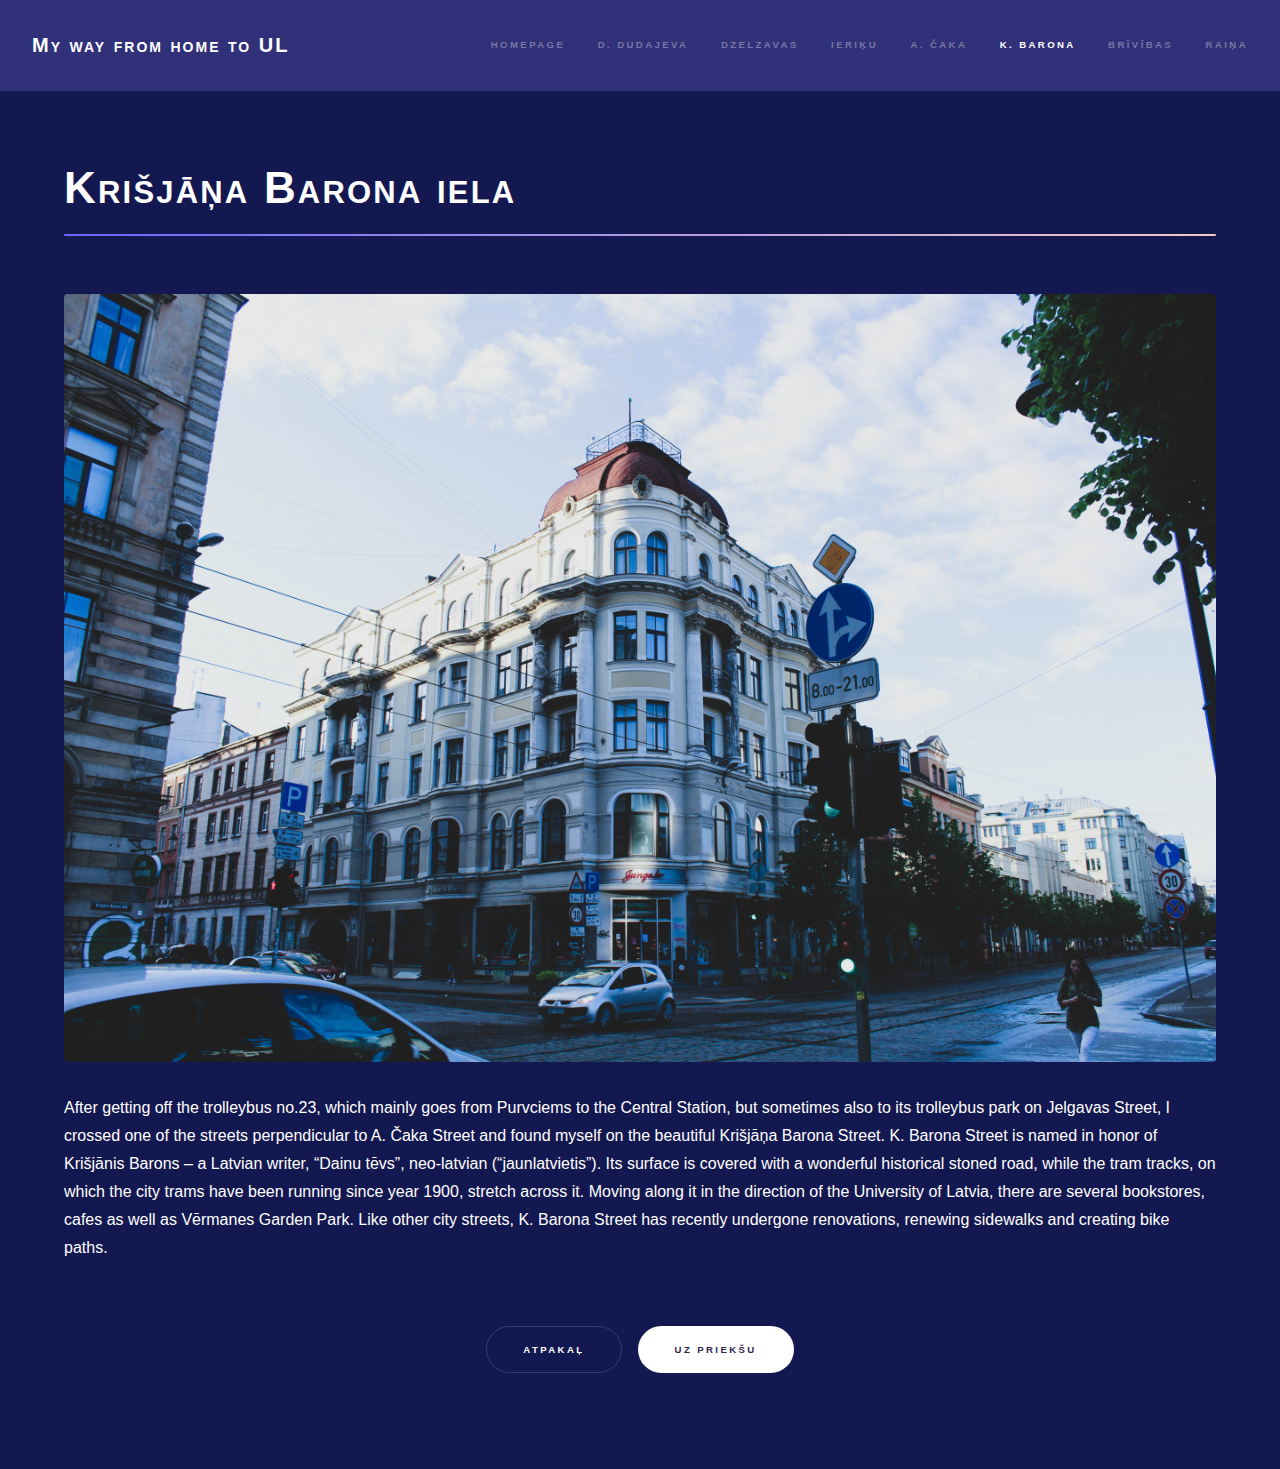
==== commit fd2fc3c2: "English translation added" ====
--- a/barona.html
+++ b/barona.html
@@ -1,7 +1,7 @@
 <!DOCTYPE HTML>
 <html>
 	<head>
-		<title>Mans ceļš – Margarita Šabaševa</title>
+		<title>My way – Margarita Šabaševa</title>
 		<meta charset="utf-8" />
 		<meta name="viewport" content="width=device-width, initial-scale=1, user-scalable=no" />
 		<link rel="stylesheet" href="assets/css/main.css" />
@@ -11,10 +11,10 @@
 
 		<!-- Header -->
 			<header id="header">
-				<a href="index.html" class="title">Mans ceļš no mājām uz LU</a>
+				<a href="index.html" class="title">My way from home to UL</a>
 				<nav>
 					<ul>
-						<li><a href="index.html">Sākums</a></li>
+						<li><a href="index.html">Homepage</a></li>
 						<li><a href="dudajeva.html">D. Dudajeva</a></li>
 						<li><a href="dzelzavas.html">Dzelzavas</a></li>
 						<li><a href="ieriku.html">Ieriķu</a></li>
@@ -34,12 +34,14 @@
 						<div class="inner">
 							<h1 class="major">Krišjāņa Barona iela</h1>
 							<span class="image fit"><img src="images/barona.jpg" alt="" /></span>
-							<p>Pēc izkāpšanas no 23. trolejbusa, kas pamatā dodas no Purvciema uz Centrālo staciju, bet dažreiz arī uz tā trolejbusa parku 
-								Jelgavas ielā, es šķērsoju kādu no A. Čaka ielai perpendikulārajām ieliņām un attopos uz skaistās Krišjāņa Barona ielas. 
-								K. Barona iela nosaukta par godu Krišjānim Baronam – latviešu rakstniekam, Dainu tēvam, jaunlatvietim. Tās virsma ir segta 
-								brīnišķīgi vēsturiskā bruģī, kamēr pāri tam stiepjas tramvaja sliedes, pa kurām jau no 1900. gada kursē pilsētas tramvaji. 
-								Virzoties pa to Latvijas Universitātes virzienā, ir sastopami vairākas grāmatnīcas, kafejnīcas kā arī Vērmanes dārzs. 
-								Līdzīgi kā citas pilsētas ielas, arī K. Barona ielā ir nesen tikuši veikti remontdarbi, atjaunojot ietves un izveidojot riteņbraucēju celiņus.
+							<p>After getting off the trolleybus no.23, which mainly goes from Purvciems to the Central Station, 
+								but sometimes also to its trolleybus park on Jelgavas Street, I crossed one of the streets perpendicular 
+								to A. Čaka Street and found myself on the beautiful Krišjāņa Barona Street. K. Barona Street is named in honor 
+								of Krišjānis Barons – a Latvian writer, “Dainu tēvs”, neo-latvian (“jaunlatvietis”). Its surface is covered with a 
+								wonderful historical stoned road, while the tram tracks, on which the city trams have been running since year 1900, 
+								stretch across it. Moving along it in the direction of the University of Latvia, there are several bookstores, 
+								cafes as well as Vērmanes Garden Park. Like other city streets, K. Barona Street has recently undergone renovations, 
+								renewing sidewalks and creating bike paths.
 							</p>
 						</div>
 					</section>
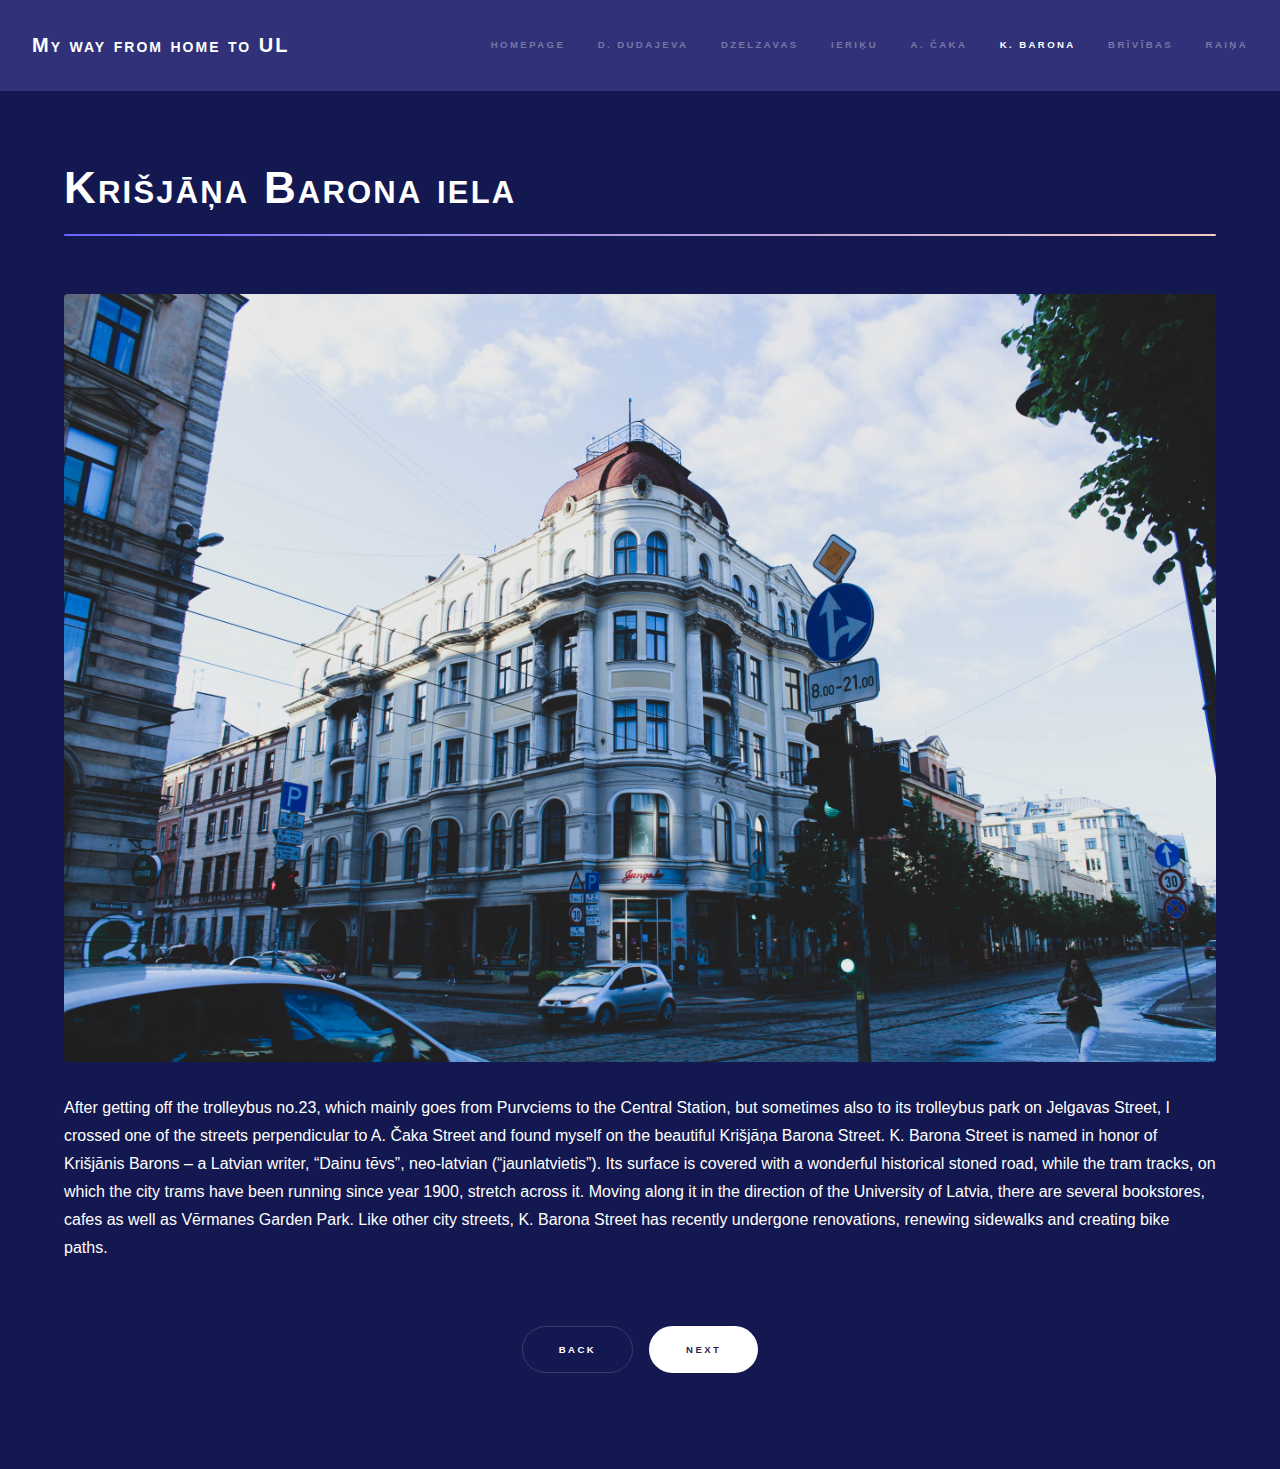
==== commit 88400dac: "Translated button text" ====
--- a/barona.html
+++ b/barona.html
@@ -47,8 +47,8 @@
 					</section>
 					<div class="center-button">
 						<ul class="actions">
-							<li><a href="caka.html" class="button">Atpakaļ</a></li>
-							<li><a href="brivibas.html" class="button primary">Uz priekšu</a></li>
+							<li><a href="caka.html" class="button">Back</a></li>
+							<li><a href="brivibas.html" class="button primary">Next</a></li>
 						</ul>
 					</div>
 
